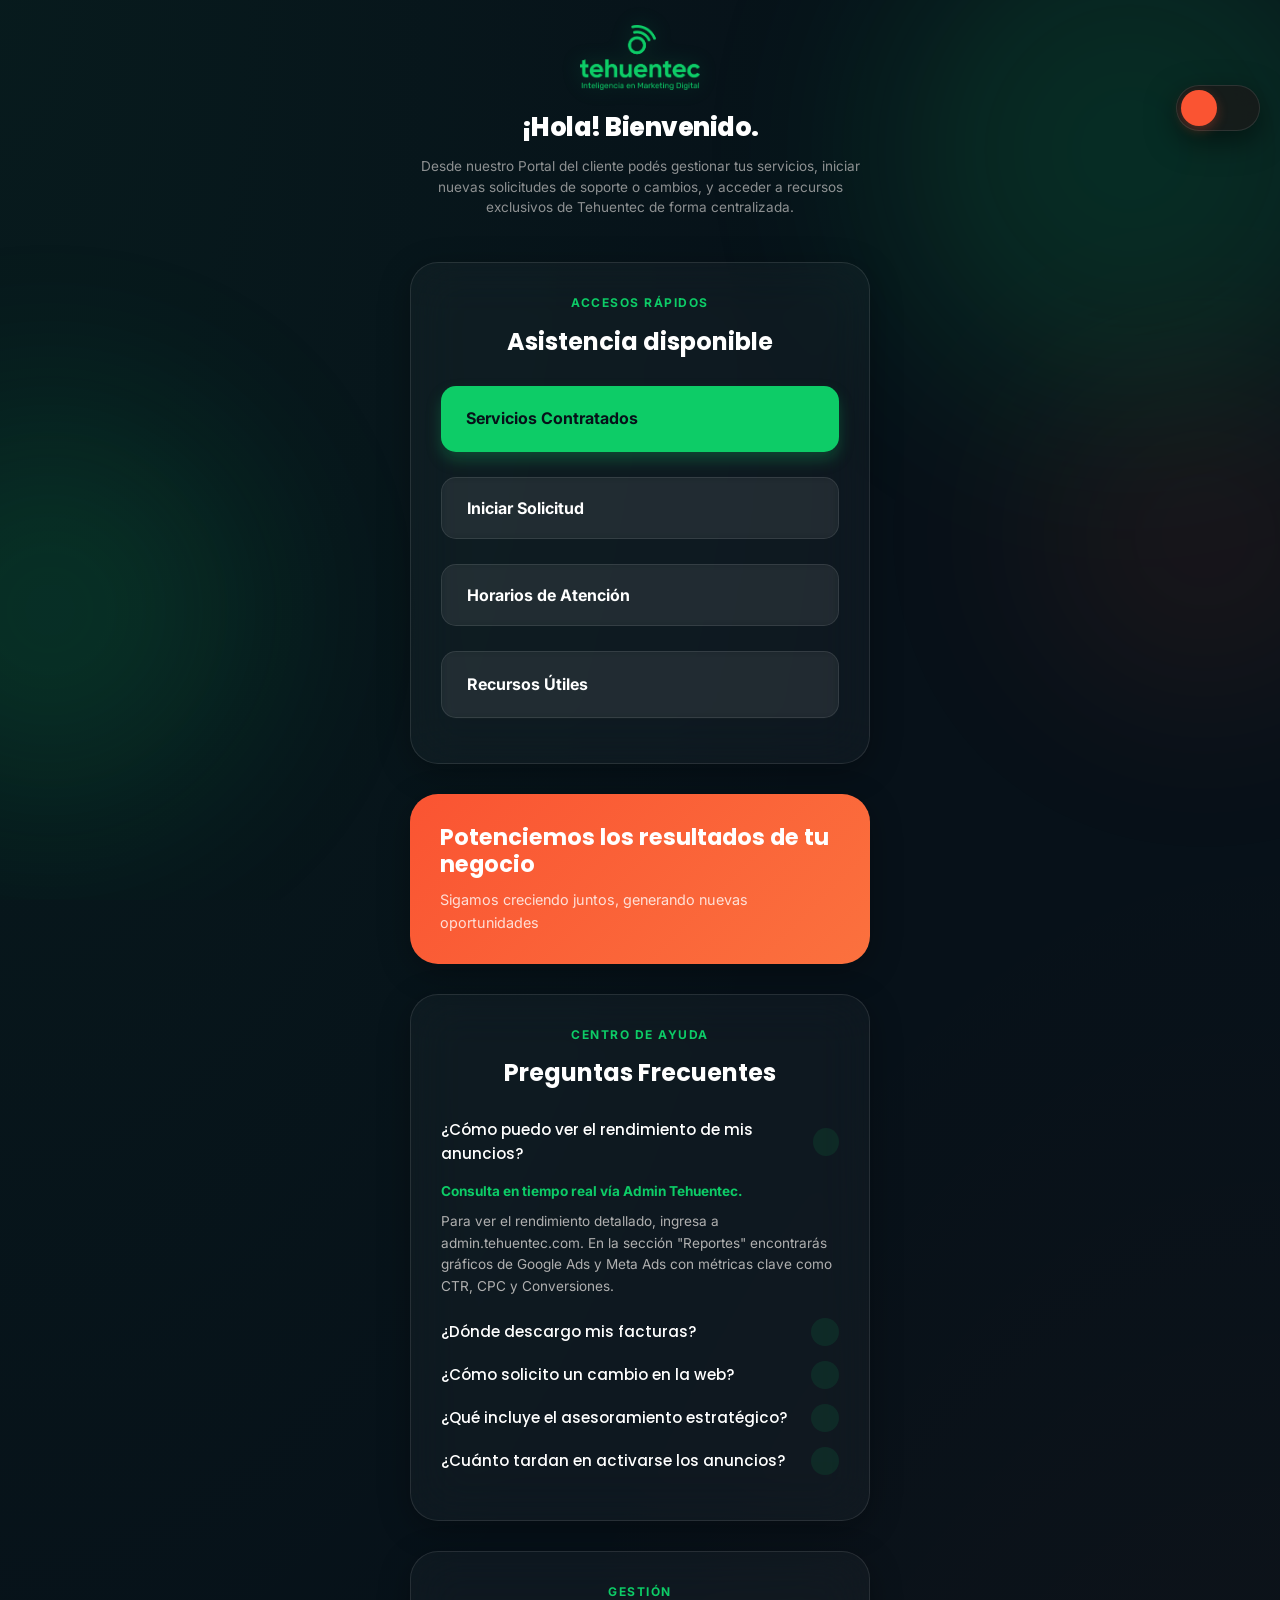
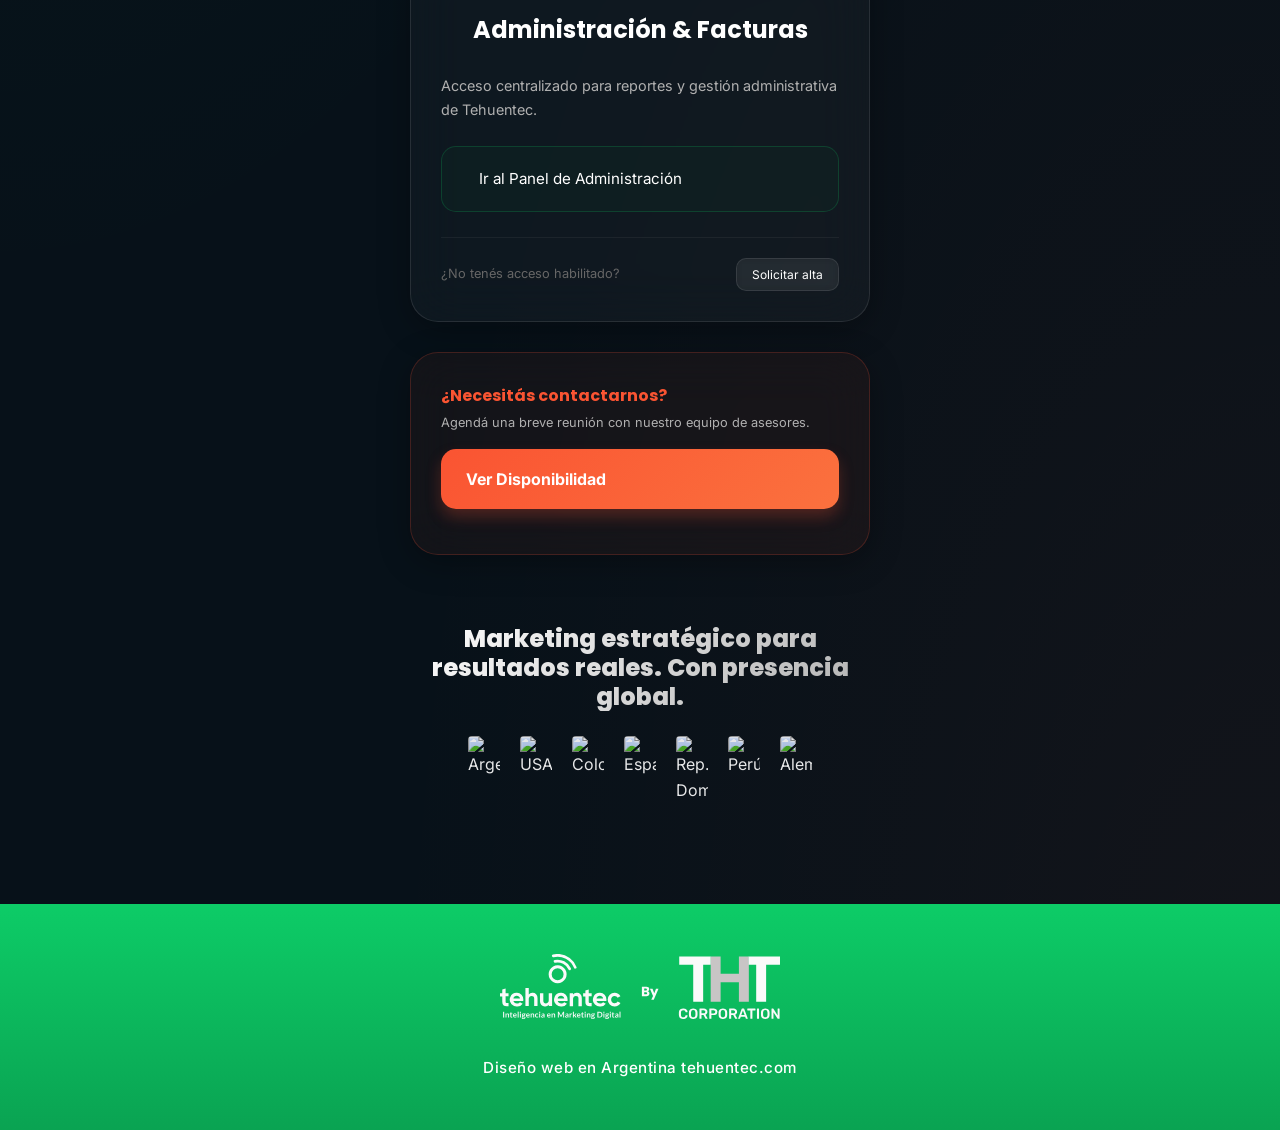
==== index.html @ af81e565 "Add files via upload" ====
<!DOCTYPE html>
<html lang="es">
<head>
    <meta charset="UTF-8">
    <meta name="viewport" content="width=device-width, initial-scale=1.0">
    <title>Portal Clientes - Tehuentec Dark</title>
    <!-- CSS -->
    <link rel="stylesheet" href="index.css">
    <!-- Ionicons -->
    <script type="module" src="https://unpkg.com/ionicons@7.1.0/dist/ionicons/ionicons.esm.js"></script>
    <script nomodule src="https://unpkg.com/ionicons@7.1.0/dist/ionicons/ionicons.js"></script>
</head>
<body>
    <div class="bg-glow-container">
        <div class="bg-glow glow-1"></div>
        <div class="bg-glow glow-2"></div>
        <div class="bg-glow glow-3"></div>
    </div>


    <div class="viewport-switcher">
        <button class="view-btn" id="view-mob" onclick="switchView('mobile')" title="Vista Mobile">
            <ion-icon name="smartphone-outline"></ion-icon>
        </button>
        <button class="view-btn" id="view-desk" onclick="switchView('desktop')" title="Vista Desktop (1440px)">
            <ion-icon name="desktop-outline"></ion-icon>
        </button>
    </div>

    <header class="header">
        <img src="top-logo.png" alt="Tehuentec Logo" class="logo">
    </header>

    <div class="user-profile">
        <div class="user-info">
            <h1>¡Hola! Bienvenido.</h1>
            <p>Desde nuestro Portal del cliente podés gestionar tus servicios, iniciar nuevas solicitudes de soporte o cambios, y acceder a recursos exclusivos de Tehuentec de forma centralizada.</p>
        </div>
    </div>



    <main class="container">
        
        <!-- Section: Asistencia Disponible -->
        <section class="card">
            <span class="section-tag">Accesos Rápidos</span>
            <h2 class="section-title">Asistencia disponible</h2>
            
            <div style="display: flex; flex-direction: column; gap: 10px;">
                <a href="https://admin.tehuentec.com" target="_blank" class="btn btn-green">
                    <span style="font-family: inherit;">Servicios Contratados</span>
                    <ion-icon name="arrow-forward-outline"></ion-icon>
                </a>
                
                <button class="btn btn-outline" onclick="openModal()">
                    <span>Iniciar Solicitud</span>
                    <ion-icon name="add-circle-outline"></ion-icon>
                </button>

                <button class="btn btn-outline" id="hours-btn" onclick="toggleHours()">
                    <span>Horarios de Atención</span>
                    <ion-icon name="time-outline"></ion-icon>
                </button>
                
                <div id="hours-details" class="expansion-box">
                    <div style="display: flex; align-items: center; gap: 15px;">
                        <div class="faq-icon-box" style="width: 50px; height: 50px;">
                            <ion-icon name="time-outline" style="font-size: 1.5rem;"></ion-icon>
                        </div>
                        <div>
                            <p style="font-weight: 700; font-size: 1rem; color: #FFF;">Lun a Vie - 9:00 AM / 6:00 PM</p>
                            <p style="color: var(--accent-green); font-size: 0.85rem;">Zona Horaria (GMT-3)</p>
                        </div>
                    </div>
                </div>

                <a href="recursos.html" class="btn btn-outline" id="recursos-btn">
                    <span>Recursos Útiles</span>
                    <ion-icon name="library-outline"></ion-icon>
                </a>
            </div>
        </section>

        <!-- Dynamic Ticker Promotion -->
        <div class="card" style="background: var(--brand-gradient); border: none; overflow: hidden; position: relative; padding: 30px;">
            <div style="position: relative; z-index: 1;">
                <h3 style="color: white; font-size: 1.4rem; line-height: 1.2; margin-bottom: 10px;">Potenciemos los resultados de tu negocio</h3>
                <p style="color: rgba(255,255,255,0.8); font-size: 0.9rem;">Sigamos creciendo juntos, generando nuevas oportunidades</p>
            </div>
            <ion-icon name="flash" style="position: absolute; right: -20px; bottom: -20px; font-size: 150px; color: rgba(255,255,255,0.1);"></ion-icon>
        </div>

        <!-- Section: FAQ -->
        <section class="card">
            <span class="section-tag">Centro de ayuda</span>
            <h2 class="section-title">Preguntas Frecuentes</h2>
            
            

            <div id="faq-list">
                <!-- Dynamic Content -->
            </div>
        </section>

        <!-- Section: Administración -->
        <section class="card">
            <span class="section-tag">Gestión</span>
            <h2 class="section-title">Administración & Facturas</h2>
            <p style="color: var(--text-secondary); font-size: 0.9rem; margin-bottom: 25px;">
                Acceso centralizado para reportes y gestión administrativa de Tehuentec.
            </p>

            <a href="https://admin.tehuentec.com" target="_blank" class="resource-item" style="border-color: rgba(13, 204, 103, 0.2); background: rgba(13, 204, 103, 0.03);">
                <div style="display: flex; align-items: center; gap: 12px;">
                    <ion-icon name="lock-open-outline" style="color: var(--accent-green);"></ion-icon>
                    <span>Ir al Panel de Administración</span>
                </div>
                <ion-icon name="open-outline" style="color: var(--accent-green);"></ion-icon>
            </a>

            <div style="margin-top: 25px; padding-top: 20px; border-top: 1px solid rgba(255,255,255,0.05); display: flex; justify-content: space-between; align-items: center;">
                <p style="font-size: 0.8rem; color: var(--text-muted);">¿No tenés acceso habilitado?</p>
                <button class="btn-outline" style="font-size: 0.75rem; padding: 8px 15px; border-radius: 10px;" onclick="openModal()">Solicitar alta</button>
            </div>
        </section>

        <!-- Section: Call (Hideable) -->
        <div id="call-card" class="card" style="background: rgba(255, 87, 51, 0.05); border-color: rgba(255, 87, 51, 0.2);">
            <div style="display: flex; justify-content: space-between; align-items: start; margin-bottom: 15px;">
                <div>
                    <h3 style="color: var(--accent-orange); font-size: 1rem; margin-bottom: 5px;">¿Necesitás contactarnos?</h3>
                    <p style="font-size: 0.8rem; color: var(--text-secondary);">Agendá una breve reunión con nuestro equipo de asesores.</p>
                </div>
            </div>
            <button class="btn btn-primary" onclick="window.location.href='https://calendly.com/tehuentec'">
                <span>Ver Disponibilidad</span>
                <ion-icon name="calendar-number-outline"></ion-icon>
            </button>
        </div>


        <!-- Section: Closing / Partner -->
        <section class="pills-container animate-fade" style="padding: 40px 0 0 0; text-align: center;">
            <h2 class="pills-title" style="margin-bottom: 25px;">Marketing estratégico para resultados reales. Con presencia global.</h2>
            <div style="display: flex; justify-content: center; gap: 20px; flex-wrap: wrap; opacity: 0.9;">
                <img src="https://flagcdn.com/w40/ar.png" alt="Argentina" style="width: 32px; height: auto; border-radius: 4px; filter: saturate(1.2);">
                <img src="https://flagcdn.com/w40/us.png" alt="USA" style="width: 32px; height: auto; border-radius: 4px; filter: saturate(1.2);">
                <img src="https://flagcdn.com/w40/co.png" alt="Colombia" style="width: 32px; height: auto; border-radius: 4px; filter: saturate(1.2);">
                <img src="https://flagcdn.com/w40/es.png" alt="España" style="width: 32px; height: auto; border-radius: 4px; filter: saturate(1.2);">
                <img src="https://flagcdn.com/w40/do.png" alt="Rep. Dominicana" style="width: 32px; height: auto; border-radius: 4px; filter: saturate(1.2);">
                <img src="https://flagcdn.com/w40/pe.png" alt="Perú" style="width: 32px; height: auto; border-radius: 4px; filter: saturate(1.2);">
                <img src="https://flagcdn.com/w40/de.png" alt="Alemania" style="width: 32px; height: auto; border-radius: 4px; filter: saturate(1.2);">
            </div>
        </section>
    </main>

    <footer class="footer-branded">
        <div class="footer-content">
            <img src="footer-logo.svg" alt="Tehuentec" class="footer-logo">
            <div class="footer-info">
                Diseño web en Argentina <a href="https://tehuentec.com" target="_blank">tehuentec.com</a>
            </div>
        </div>
    </footer>

    <!-- Modal Solicitud -->
    <div id="modal-solicitud" class="modal-overlay" onclick="closeModalOnOutsideClick(event)">
        <div class="card modal-card">
            <div class="close-modal" onclick="closeModal()">
                <ion-icon name="close-outline"></ion-icon>
            </div>
            
            <span class="section-tag">Nueva Gestión</span>

            <div class="custom-dropdown" id="request-dropdown">
                <div class="dropdown-header" onclick="toggleDropdown()">
                    <span id="selected-label">Motivo de Gestión</span>
                    <ion-icon name="chevron-down-outline"></ion-icon>
                </div>
                <div class="dropdown-options" id="dropdown-options">
                    <div class="dropdown-item" onclick="selectDropdownOption('Cambios web')">Cambios web</div>
                    <div class="dropdown-item" onclick="selectDropdownOption('Campañas')">Campañas</div>
                    <div class="dropdown-item" onclick="selectDropdownOption('Estrategia')">Estrategia</div>
                    <div class="dropdown-item" onclick="selectDropdownOption('Redes sociales')">Redes sociales</div>
                    <div class="dropdown-item" onclick="selectDropdownOption('Nuevo producto')">Nuevo producto</div>
                    <div class="dropdown-item" onclick="selectDropdownOption('Reclamos')">Reclamos</div>
                </div>
            </div>

            <form id="request-form" onsubmit="handleForm(event)">
                <div style="margin-bottom: 15px;">
                    <input type="text" placeholder="TU NOMBRE" class="search-input" required>
                </div>
                <div style="margin-bottom: 15px;">
                    <input type="email" placeholder="EMAIL DE CONTACTO" class="search-input" required>
                </div>
                <div style="margin-bottom: 15px;">
                    <textarea placeholder="DETALLE DE TU SOLICITUD..." class="search-input" style="min-height: 120px; resize: none;" required></textarea>
                </div>
                
                <div style="margin-bottom: 25px;">
                    <label class="file-upload-label">
                        <ion-icon name="cloud-upload-outline" style="font-size: 1.2rem;"></ion-icon>
                        <span id="file-name-display">Adjuntar documento (Opcional)</span>
                        <input type="file" id="file-upload" style="display: none;" onchange="updateFileName(this)">
                    </label>
                </div>
                <div class="disclaimer-box">
                    <ion-icon name="alert-circle" class="disclaimer-icon"></ion-icon> 
                    <span class="disclaimer-text">El email es el principal canal para respuestas urgentes.</span>
                </div>

                <button type="submit" class="btn btn-green" style="justify-content: center;">
                    <span>Enviar Solicitud</span>
                </button>
            </form>

            <div id="success-message" style="display: none; text-align: center; padding: 40px 20px;">
                <div class="faq-icon-box" style="width: 80px; height: 80px; margin: 0 auto 20px;">
                    <ion-icon name="checkmark-done-outline" style="font-size: 2.5rem;"></ion-icon>
                </div>
                <h3 style="margin-bottom: 10px;">¡Solicitud Recibida!</h3>
                <p style="font-size: 0.85rem; color: var(--text-secondary); line-height: 1.5;">“Gracias por tu mensaje. Será derivado al sector correspondiente para una pronta respuesta. Tu satisfacción es nuestra prioridad.”</p>
                <button class="btn btn-outline" style="margin-top: 25px;" onclick="closeModal()">Cerrar Ventana</button>
            </div>
        </div>
    </div>

    <!-- App JS -->
    <script src="app.js"></script>
</body>
</html>
---- index.css ----
@import url('https://fonts.googleapis.com/css2?family=Inter:wght@400;500;600;700&family=Poppins:wght@600;700&display=swap');

:root {
    /* Refined Glassmorphism Palette */
    --bg-dark: #071119;
    --glass-bg: rgba(255, 255, 255, 0.03);
    --glass-border: rgba(255, 255, 255, 0.1);
    
    --accent-green: #0DCC67;
    --accent-orange: #FA5432;
    --brand-gradient: linear-gradient(135deg, #FA5432 0%, #FB713E 100%);
    
    --text-primary: #FFFFFF;
    --text-secondary: #B0B0B0;
    --text-muted: #666666;
    
    --radius-lg: 28px;
    --radius-md: 18px;
    --transition: all 0.4s cubic-bezier(0.165, 0.84, 0.44, 1);
}

* {
    margin: 0;
    padding: 0;
    box-sizing: border-box;
    font-family: inherit;
}

body {
    font-family: 'Inter', sans-serif;
    background-color: var(--bg-dark);
    /* Adding a subtle mesh gradient for background depth */
    background-image: 
        radial-gradient(at 0% 0%, rgba(13, 204, 103, 0.05) 0px, transparent 50%),
        radial-gradient(at 100% 100%, rgba(250, 84, 50, 0.05) 0px, transparent 50%);
    color: var(--text-primary);
    line-height: 1.6;
    overflow-x: hidden;
    min-height: 100vh;
}

h1, h2, h3, h4 {
    font-family: 'Poppins', sans-serif;
}

input, textarea, select, button {
    font-family: 'Inter', sans-serif;
}

::placeholder {
    font-family: 'Inter', sans-serif;
}

.container {
    max-width: 500px;
    margin: 0 auto;
    padding: 20px;
    position: relative;
    z-index: 2;
}

/* User Intro Section */
.user-profile {
    padding: 10px 22px 25px 22px;
    text-align: center;
    max-width: 500px;
    margin: 0 auto;
}

.user-info h1 {
    font-size: 1.6rem; /* A bit larger since there's no avatar */
    font-weight: 800;
    margin-bottom: 8px;
    color: white;
    letter-spacing: -0.5px;
}

.user-info p {
    font-size: 0.85rem;
    color: var(--text-secondary);
    line-height: 1.5;
    text-transform: none;
    letter-spacing: 0;
    opacity: 0.8;
}

/* Header Styles */
.header {
    background: transparent;
    padding: 25px 20px 0 20px;
    text-align: center;
}

.logo {
    width: 120px;
    margin-bottom: 0;
    filter: drop-shadow(0 0 10px rgba(13, 204, 103, 0.2));
}

/* Ticker / Marquee */
.ticker-wrap {
    width: 100%;
    overflow: hidden;
    background: rgba(13, 204, 103, 0.1);
    backdrop-filter: blur(5px);
    border-top: 1px solid rgba(13, 204, 103, 0.2);
    border-bottom: 1px solid rgba(13, 204, 103, 0.2);
    padding: 10px 0;
    margin: 20px 0;
}

.ticker {
    display: inline-block;
    white-space: nowrap;
    animation: marquee 25s linear infinite;
    color: var(--accent-green);
    font-weight: 700;
    font-family: 'Poppins', sans-serif;
    text-transform: uppercase;
    font-size: 0.85rem;
    letter-spacing: 1px;
}

@keyframes marquee {
    0% { transform: translate(0, 0); }
    100% { transform: translate(-50%, 0); }
}

.ticker span {
    display: inline-block;
    padding: 0 30px;
}

/* Card Styles - THE GLASS CORE */
.card {
    background: var(--glass-bg);
    backdrop-filter: blur(25px); /* Increased blur for more "glass" effect */
    -webkit-backdrop-filter: blur(25px);
    border: 1px solid var(--glass-border);
    border-radius: var(--radius-lg);
    padding: 30px;
    margin-bottom: 30px;
    transition: var(--transition);
    position: relative;
    overflow: hidden;
    box-shadow: 0 8px 32px 0 rgba(0, 0, 0, 0.3); /* Soft shadow */
}

.card:hover {
    border-color: rgba(13, 204, 103, 0.25);
    background: rgba(30, 30, 30, 0.7);
    transform: translateY(-4px);
    box-shadow: 0 15px 35px rgba(0, 0, 0, 0.4);
}

.section-tag {
    color: var(--accent-green);
    font-size: 0.75rem;
    font-weight: 700;
    text-transform: uppercase;
    letter-spacing: 1.5px;
    margin-bottom: 10px;
    display: block;
    text-align: center;
}

.section-title {
    color: var(--text-primary);
    text-align: center;
    margin-bottom: 25px;
    font-size: 1.5rem;
}

/* Button Styles */
.btn {
    display: flex;
    align-items: center;
    justify-content: space-between;
    width: 100%;
    padding: 20px 25px;
    border-radius: 15px;
    border: none;
    font-size: 1rem;
    font-weight: 700;
    cursor: pointer;
    transition: var(--transition);
    margin-bottom: 15px;
    text-decoration: none;
}

.btn-primary {
    background: var(--brand-gradient);
    color: var(--white);
    box-shadow: 0 8px 15px rgba(250, 84, 50, 0.25);
}

.btn-green {
    background: var(--accent-green);
    color: var(--bg-dark);
    box-shadow: 0 8px 15px rgba(13, 204, 103, 0.25);
}

.btn-outline {
    background: rgba(255, 255, 255, 0.05);
    color: var(--text-primary);
    border: 1px solid rgba(255, 255, 255, 0.1);
    backdrop-filter: blur(4px);
}

.btn-outline:hover {
    background: rgba(255, 255, 255, 0.1);
    border-color: var(--accent-green);
    color: var(--accent-green);
}

.btn ion-icon {
    font-size: 1.65rem; /* Adjusted to be slightly smaller */
}

/* Custom Dropdown Styles */
.custom-dropdown {
    position: relative;
    width: 100%;
    margin-bottom: 15px; /* Standardized spacing */
    z-index: 100;
}

.dropdown-header {
    background: rgba(255, 255, 255, 0.03);
    border: 1px solid rgba(255, 255, 255, 0.08);
    border-radius: 14px;
    padding: 16px 22px;
    display: flex;
    justify-content: space-between;
    align-items: center;
    cursor: pointer;
    transition: var(--transition);
    color: var(--text-secondary);
    font-size: 0.85rem;
    font-weight: 500;
}

.dropdown-header:hover {
    background: rgba(255, 255, 255, 0.06);
    border-color: rgba(255, 255, 255, 0.15);
}

.dropdown-header.active {
    border-color: var(--accent-green);
    background: rgba(13, 204, 103, 0.05);
}

.dropdown-header ion-icon {
    font-size: 1.45rem; /* Adjusted to be slightly smaller */
    transition: transform 0.3s ease;
}

.dropdown-header.active ion-icon {
    transform: rotate(180deg);
}

.dropdown-options {
    position: absolute;
    top: calc(100% + 8px);
    left: 0;
    right: 0;
    background: #151515;
    border: 1px solid rgba(255, 255, 255, 0.1);
    border-radius: 12px;
    overflow: hidden;
    display: none;
    box-shadow: 0 15px 40px rgba(0,0,0,0.6);
    z-index: 1000;
    animation: fadeInDown 0.2s ease-out;
}

@keyframes fadeInDown {
    from { opacity: 0; transform: translateY(-10px); }
    to { opacity: 1; transform: translateY(0); }
}

.dropdown-options.active {
    display: block;
}

.dropdown-item {
    padding: 14px 20px;
    font-size: 0.9rem;
    color: var(--text-secondary);
    cursor: pointer;
    transition: var(--transition);
    border-bottom: 1px solid rgba(255, 255, 255, 0.03);
}

.dropdown-item:last-child {
    border-bottom: none;
}

.dropdown-item:hover {
    background: rgba(13, 204, 103, 0.1);
    color: #FFF;
    padding-left: 25px;
}

/* Inputs */
.search-input {
    width: 100%;
    padding: 16px 22px;
    background: rgba(255, 255, 255, 0.03);
    border-radius: 14px;
    border: 1px solid rgba(255, 255, 255, 0.08);
    color: white;
    font-size: 0.85rem;
    outline: none;
    transition: var(--transition);
}

.search-input:focus {
    border-color: rgba(13, 204, 103, 0.5);
    background: rgba(255, 255, 255, 0.05);
}

/* Timezone List */
.timezone-item {
    display: flex;
    justify-content: space-between;
    padding: 12px 0;
    border-bottom: 1px solid rgba(255, 255, 255, 0.05);
    font-size: 0.95rem;
}

.timezone-item:last-child {
    border-bottom: none;
}

.timezone-item span:first-child {
    color: var(--text-secondary);
}

/* Expansion Box Style (Used for Hours and Resources) */
.expansion-box {
    display: none;
    padding: 20px;
    background: rgba(0, 0, 0, 0.25);
    border-radius: 16px;
    margin-top: -10px;
    margin-bottom: 15px;
    border: 1px solid rgba(255, 255, 255, 0.05);
}

.expansion-box.active {
    display: block;
}

.resource-item {
    display: flex;
    justify-content: space-between;
    align-items: center;
    padding: 20px 25px; /* Increased to match .btn */
    background: rgba(255, 255, 255, 0.03);
    border: 1px solid rgba(255, 255, 255, 0.08);
    border-radius: 15px;
    color: var(--text-primary);
    text-decoration: none;
    font-size: 0.95rem;
    margin-bottom: 12px;
    transition: var(--transition);
}

.resource-item:last-child {
    margin-bottom: 0;
}

.resource-item:hover {
    background: rgba(13, 204, 103, 0.1);
    border-color: var(--accent-green);
    transform: translateX(5px);
}

.resource-item ion-icon {
    font-size: 1.55rem; /* Adjusted to be slightly smaller */
    color: var(--accent-green);
}

/* FAQ Icon Animation */
.faq-header {
    display: flex;
    justify-content: space-between;
    align-items: center;
    cursor: pointer;
}

.faq-header h4 {
    font-size: 0.95rem;
    font-weight: 500;
    color: var(--text-primary);
}

.faq-icon-box {
    width: 28px;
    height: 28px;
    background: rgba(13, 204, 103, 0.1);
    border-radius: 50%;
    display: flex;
    align-items: center;
    justify-content: center;
    color: var(--accent-green);
    transition: var(--transition);
}

::placeholder {
    font-family: 'Inter', sans-serif;
    font-size: 0.8rem;
    text-transform: uppercase;
    letter-spacing: 1px;
    opacity: 0.5;
}

/* Planes Page Styles */
.planes-grid {
    display: grid;
    grid-template-columns: repeat(auto-fit, minmax(300px, 1fr));
    gap: 40px;
    margin-top: 30px;
}

.category-title {
    color: var(--accent-orange);
    font-size: 1.2rem;
    font-weight: 800;
    margin-bottom: 10px;
    text-transform: uppercase;
    letter-spacing: 1px;
}

.plan-row {
    display: flex;
    justify-content: space-between;
    align-items: center;
    padding: 20px 25px;
    background: rgba(255, 255, 255, 0.03);
    border: 1px solid rgba(255, 255, 255, 0.08);
    border-radius: 15px;
    margin-bottom: 12px;
    color: var(--text-primary);
    text-decoration: none;
    transition: var(--transition);
}

.plan-row span {
    font-size: 0.95rem;
    font-weight: 500;
}

.plan-row ion-icon {
    color: var(--text-muted); /* Changed from accent-orange to grey */
    font-size: 1.55rem; /* Adjusted to be slightly smaller */
}

.plan-row:hover {
    background: rgba(13, 204, 103, 0.1);
    border-color: var(--accent-green);
    transform: translateX(5px);
    box-shadow: 0 5px 15px rgba(13, 204, 103, 0.1);
}

.btn-back {
    display: inline-flex;
    align-items: center;
    gap: 8px;
    color: var(--text-muted);
    text-decoration: none;
    font-size: 0.85rem;
    margin-bottom: 30px;
    transition: var(--transition);
}

.btn-back:hover {
    color: white;
}

/* Modal Styles */
.modal-overlay {
    position: fixed;
    top: 0;
    left: 0;
    width: 100%;
    height: 100%;
    background: rgba(0, 0, 0, 0.7);
    backdrop-filter: blur(10px);
    z-index: 1000;
    display: none; /* Controlled by JS */
    align-items: center;
    justify-content: center;
    padding: 20px;
    opacity: 0;
    transition: opacity 0.3s ease;
}

.modal-overlay.active {
    display: flex;
    opacity: 1;
}

.modal-card {
    width: 100%;
    max-width: 480px;
    max-height: 90vh;
    padding: 60px 30px 30px 30px; /* More breathing room at top */
    overflow-y: auto;
    position: relative;
    transform: scale(0.9);
    transition: transform 0.3s cubic-bezier(0.34, 1.56, 0.64, 1);
}

.modal-card .section-tag {
    margin-bottom: 25px; /* More space specifically in the modal */
}

.modal-overlay.active .modal-card {
    transform: scale(1);
}

.close-modal {
    position: absolute;
    top: 20px;
    right: 20px;
    background: rgba(255, 255, 255, 0.05);
    border: 1px solid rgba(255, 255, 255, 0.1);
    color: white;
    width: 35px;
    height: 35px;
    border-radius: 50%;
    display: flex;
    align-items: center;
    justify-content: center;
    cursor: pointer;
    z-index: 10;
    transition: var(--transition);
}

.close-modal:hover {
    background: var(--accent-orange);
    border-color: var(--accent-orange);
    transform: rotate(90deg);
}

/* File Upload Styling */
.file-upload-label {
    display: flex;
    align-items: center;
    gap: 12px;
    padding: 12px 20px;
    background: rgba(255, 255, 255, 0.03);
    border: 1px dashed rgba(255, 255, 255, 0.15);
    border-radius: 12px;
    color: var(--text-muted);
    font-size: 0.85rem;
    cursor: pointer;
    transition: var(--transition);
}

.file-upload-label:hover {
    background: rgba(13, 204, 103, 0.05);
    border-color: var(--accent-green);
    color: var(--accent-green);
}

.file-upload-label ion-icon {
    transition: var(--transition);
}

.file-upload-label:hover ion-icon {
    transform: translateY(-2px);
}

/* Base Tweak: Ensure body doesn't scroll when modal is open */
body.modal-open {
    overflow: hidden;
}


/* Closing Section */
.pills-container {
    padding: 60px 0 20px 0;
    text-align: center;
    position: relative;
    overflow: hidden;
}

.pills-title {
    font-size: 1.5rem;
    font-weight: 800;
    margin-bottom: 20px;
    background: linear-gradient(135deg, #FFFFFF 0%, #B0B0B0 100%);
    -webkit-background-clip: text;
    background-clip: text;
    -webkit-text-fill-color: transparent;
    line-height: 1.2;
}

/* Roadmap / Hoja de Ruta Styles */
.roadmap-container {
    position: relative;
    padding: 20px 0;
    margin-top: 30px;
}

.roadmap-line {
    display: none;
}

/* Animations */
@keyframes fadeInUp {
    from {
        opacity: 0;
        transform: translateY(20px);
    }
    to {
        opacity: 1;
        transform: translateY(0);
    }
}

.roadmap-step {
    position: relative;
    display: flex;
    gap: 20px;
    margin-bottom: 40px;
    z-index: 2;
    opacity: 0; /* Hidden by default */
}

/* Page-specific animation for Proceso.html */
.proceso-page .roadmap-step {
    animation: fadeInUp 0.6s ease-out forwards;
}

.proceso-page .roadmap-step:nth-child(2) { animation-delay: 0.2s; }
.proceso-page .roadmap-step:nth-child(3) { animation-delay: 0.4s; }
.proceso-page .roadmap-step:nth-child(4) { animation-delay: 0.6s; }
.proceso-page .roadmap-step:nth-child(5) { animation-delay: 0.8s; }
.proceso-page .roadmap-step:nth-child(6) { animation-delay: 1.0s; } /* Child 1 is the line in some structures, adjust accordingly */

.roadmap-step.visible {
    opacity: 1;
    transform: translateY(0);
}

.step-number {
    width: 50px;
    height: 50px;
    min-width: 50px;
    background: var(--accent-orange);
    color: white;
    border-radius: 50%;
    display: flex;
    align-items: center;
    justify-content: center;
    font-weight: 800;
    font-size: 1.2rem;
    box-shadow: 0 0 25px rgba(250, 84, 50, 0.4);
    position: relative;
    z-index: 2;
}

.step-content {
    flex: 1;
    padding-top: 10px;
}

.step-content h3 {
    font-size: 1rem;
    line-height: 1.4;
    color: #FFF;
    font-weight: 600;
}

.step-content p {
    font-size: 0.85rem;
    color: var(--text-secondary);
    line-height: 1.5;
}

/* Background Glow Circles */
.bg-glow-container {
    position: fixed;
    top: 0;
    left: 0;
    width: 100%;
    height: 100%;
    z-index: -1;
    overflow: hidden;
    pointer-events: none;
}

.bg-glow {
    position: absolute;
    border-radius: 50%;
    filter: blur(100px);
    opacity: 0.15;
}

.glow-1 {
    width: 500px;
    height: 500px;
    background: var(--accent-green);
    top: -100px;
    right: -100px;
}

.glow-2 {
    width: 400px;
    height: 400px;
    background: var(--accent-green);
    bottom: 10%;
    left: -150px;
}

.glow-3 {
    width: 350px;
    height: 350px;
    background: var(--accent-orange);
    top: 40%;
    right: -100px;
    opacity: 0.08; /* Even subtler for the secondary color */
}

/* Disclaimer Box (Premium Alert Style) */
.disclaimer-box {
    background: rgba(255, 255, 255, 0.05);
    backdrop-filter: blur(25px) saturate(180%);
    -webkit-backdrop-filter: blur(25px) saturate(180%);
    border: 1px solid rgba(255, 255, 255, 0.15);
    padding: 10px 16px;
    border-radius: 12px;
    display: flex;
    align-items: center;
    gap: 12px;
    margin-bottom: 25px;
    box-shadow: 0 10px 30px rgba(0, 0, 0, 0.3);
}

.disclaimer-icon {
    font-size: 20px;
    color: #FF5733; /* Pure orange from the zoom */
    display: flex;
    align-items: center;
    justify-content: center;
    min-width: 20px;
}

.disclaimer-text {
    font-size: 0.8rem;
    color: var(--text-primary);
    font-weight: 500;
    line-height: 1.4;
    letter-spacing: 0.2px;
}

/* Responsive */
@media (max-width: 600px) {
    .container {
        padding: 15px;
    }
}

/* Viewport Switcher */
.viewport-switcher {
    position: fixed;
    top: 85px;
    right: 20px;
    z-index: 9999;
    background: rgba(25, 25, 25, 0.8);
    backdrop-filter: blur(10px);
    border: 1px solid rgba(255, 255, 255, 0.1);
    border-radius: 30px;
    padding: 4px;
    display: flex;
    gap: 2px;
    box-shadow: 0 10px 30px rgba(0,0,0,0.5);
}

.view-btn {
    width: 36px;
    height: 36px;
    border-radius: 20px;
    display: flex;
    align-items: center;
    justify-content: center;
    cursor: pointer;
    border: none;
    background: transparent;
    color: var(--text-muted);
    transition: var(--transition);
}

.view-btn ion-icon {
    font-size: 1.2rem;
}

.view-btn.active {
    background: var(--accent-orange);
    color: white;
    box-shadow: 0 4px 12px rgba(250, 84, 50, 0.3);
}

/* Desktop Overrides */
body.view-desktop .container {
    max-width: 1100px;
    padding: 40px;
}

body.view-desktop .user-profile {
    text-align: center;
    max-width: 800px;
}

body.view-desktop .planes-grid {
    grid-template-columns: repeat(auto-fit, minmax(400px, 1fr));
}

body.view-desktop .request-grid {
    grid-template-columns: repeat(3, 1fr);
}

body.view-desktop .roadmap-container {
    max-width: 800px;
    margin: 40px auto;
}

@media (max-width: 800px) {
    .viewport-switcher {
        display: none;
    }
}

/* Branded Footer - Premium Green Style */
.footer-branded {
    background: linear-gradient(180deg, #0DCC67 0%, #0AA352 100%);
    padding: 50px 20px; /* Reduced height */
    margin-top: 80px;
    text-align: center;
    color: white;
    position: relative;
    z-index: 10;
}

.footer-content {
    max-width: 1100px;
    margin: 0 auto;
}

.footer-logo {
    width: 280px;
    max-width: 90%;
    height: auto;
    margin-bottom: 30px;
}

.footer-info {
    font-size: 0.95rem;
    letter-spacing: 0.5px;
    font-weight: 500;
}

.footer-info a {
    color: white;
    text-decoration: none;
    font-weight: inherit;
    transition: all 0.3s ease;
}

.footer-info a:hover {
    opacity: 0.8;
}

/* Desktop spacing adjustment */
body.view-desktop .footer-branded {
    padding: 60px 20px; /* Reduced height for desktop too */
}
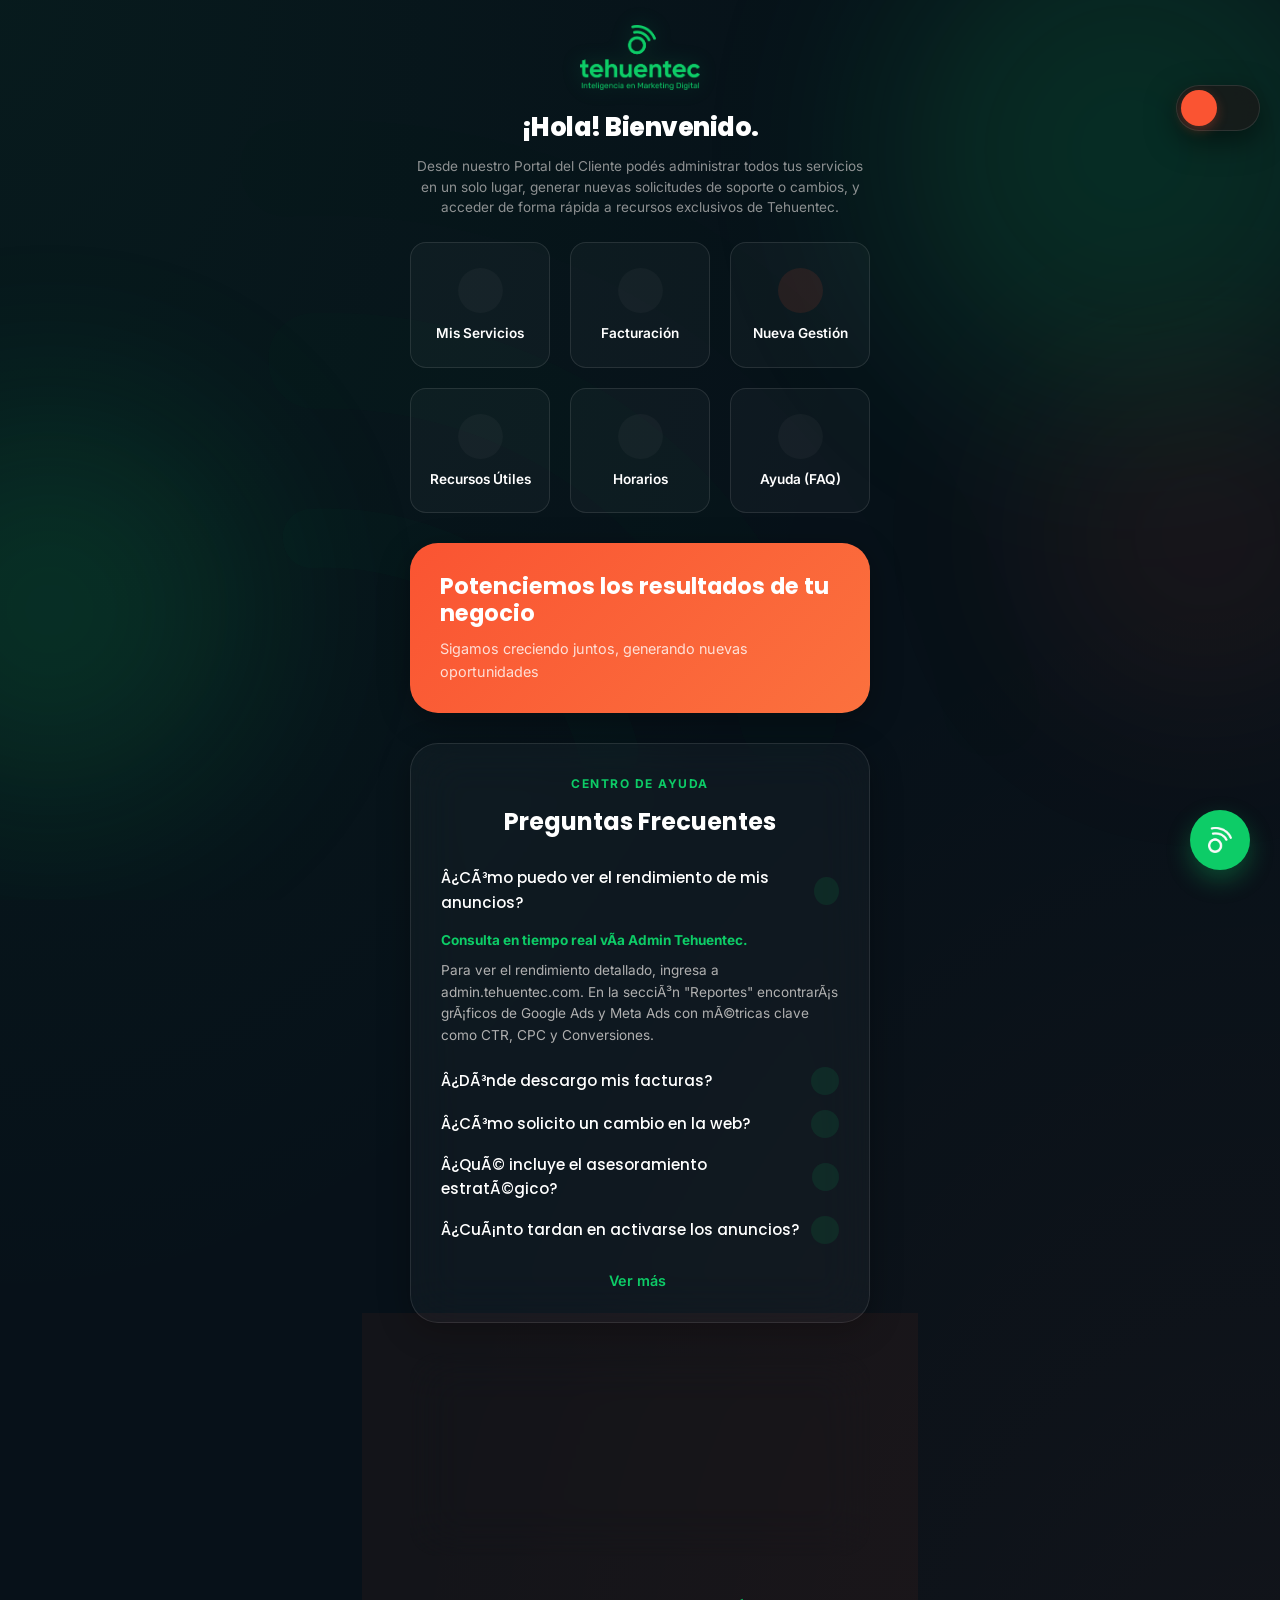
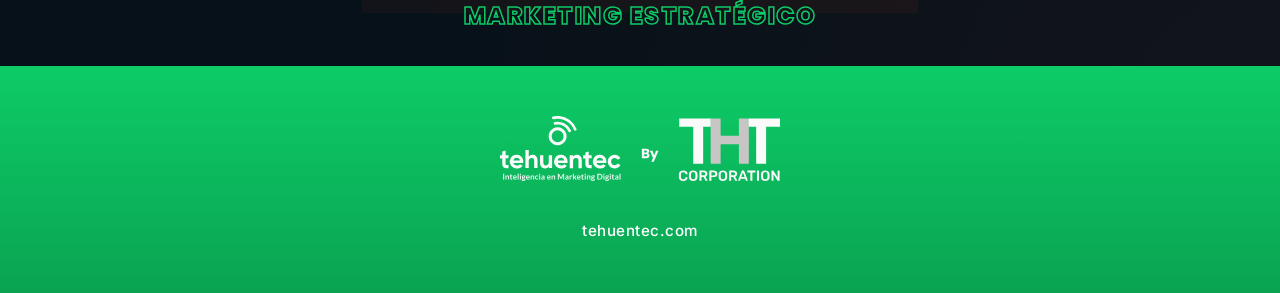
==== commit 8ecc6151: "Add files via upload" ====
--- a/index.html
+++ b/index.html
@@ -16,6 +16,8 @@
         <div class="bg-glow glow-2"></div>
         <div class="bg-glow glow-3"></div>
     </div>
+    <img src="recurso-1.svg" class="brand-watermark" alt="Tehuentec Brand">
+
 
 
     <div class="viewport-switcher">
@@ -34,7 +36,7 @@
     <div class="user-profile">
         <div class="user-info">
             <h1>¡Hola! Bienvenido.</h1>
-            <p>Desde nuestro Portal del cliente podés gestionar tus servicios, iniciar nuevas solicitudes de soporte o cambios, y acceder a recursos exclusivos de Tehuentec de forma centralizada.</p>
+            <p>Desde nuestro Portal del Cliente podés administrar todos tus servicios en un solo lugar, generar nuevas solicitudes de soporte o cambios, y acceder de forma rápida a recursos exclusivos de Tehuentec.</p>
         </div>
     </div>
 
@@ -42,43 +44,122 @@
 
     <main class="container">
         
-        <!-- Section: Asistencia Disponible -->
-        <section class="card">
-            <span class="section-tag">Accesos Rápidos</span>
-            <h2 class="section-title">Asistencia disponible</h2>
-            
-            <div style="display: flex; flex-direction: column; gap: 10px;">
-                <a href="https://admin.tehuentec.com" target="_blank" class="btn btn-green">
-                    <span style="font-family: inherit;">Servicios Contratados</span>
-                    <ion-icon name="arrow-forward-outline"></ion-icon>
-                </a>
+        <!-- App Grid Section -->
+        <section style="margin-bottom: 30px;">
+            <div class="app-grid">
+                <!-- 1. Servicios -->
+                <a href="https://admin.tehuentec.com" target="_blank" class="app-card">
+                    <div class="app-icon-box" style="color: var(--accent-green);">
+                        <ion-icon name="briefcase-outline"></ion-icon>
+                    </div>
+                    <span>Mis Servicios</span>
+                </a>
+
+                <!-- 2. Facturación -->
+                <button class="app-card" id="facturacion-btn" onclick="toggleFacturacion()">
+                    <div class="app-icon-box" style="color: var(--accent-green);">
+                        <ion-icon name="receipt-outline"></ion-icon>
+                    </div>
+                    <span>Facturación</span>
+                </button>
+
+                <!-- 3. Nueva Gestión -->
+                <button class="app-card orange-hover" onclick="openModal()">
+                    <div class="app-icon-box" style="color: var(--accent-orange); background: rgba(250, 84, 50, 0.1);">
+                        <ion-icon name="add-circle-outline"></ion-icon>
+                    </div>
+                    <span>Nueva Gestión</span>
+                </button>
+
+                <!-- 4. Recursos -->
+                <a href="recursos.html" class="app-card">
+                    <div class="app-icon-box" style="color: #FFF;">
+                        <ion-icon name="library-outline"></ion-icon>
+                    </div>
+                    <span>Recursos Útiles</span>
+                </a>
+
+                <!-- 5. Horarios -->
+                <button class="app-card" id="hours-btn" onclick="toggleHours()">
+                    <div class="app-icon-box" style="color: #FFF;">
+                        <ion-icon name="time-outline"></ion-icon>
+                    </div>
+                    <span>Horarios</span>
+                </button>
+
+                <!-- 6. Centro de Ayuda -->
+                <a href="#faq-section" class="app-card" onclick="document.getElementById('faq-section').scrollIntoView({behavior: 'smooth'})">
+                    <div class="app-icon-box" style="color: #FFF;">
+                        <ion-icon name="help-circle-outline"></ion-icon>
+                    </div>
+                    <span>Ayuda (FAQ)</span>
+                </a>
+            </div>
+
+            <!-- Facturación Expansion Box -->
+            <div id="facturacion-details" class="expansion-box" style="margin-top: 15px;">
+                <div style="margin-bottom: 25px; text-align: center;">
+                    <span class="section-tag" style="margin-bottom: 5px;">GESTIÓN</span>
+                    <h3 style="color: #FFF; font-size: 1.2rem; margin-bottom: 10px;">Administración & Facturas</h3>
+                    <p style="color: var(--text-secondary); font-size: 0.9rem;">Acceso centralizado para reportes y gestión administrativa de Tehuentec.</p>
+                </div>
                 
-                <button class="btn btn-outline" onclick="openModal()">
-                    <span>Iniciar Solicitud</span>
-                    <ion-icon name="add-circle-outline"></ion-icon>
-                </button>
-
-                <button class="btn btn-outline" id="hours-btn" onclick="toggleHours()">
-                    <span>Horarios de Atención</span>
-                    <ion-icon name="time-outline"></ion-icon>
-                </button>
+                <a href="https://admin.tehuentec.com" target="_blank" class="resource-item" style="border-color: rgba(13, 204, 103, 0.2); background: rgba(13, 204, 103, 0.03); margin-bottom: 20px;">
+                    <div style="display: flex; align-items: center; gap: 12px;">
+                        <ion-icon name="lock-open-outline" style="color: var(--accent-green);"></ion-icon>
+                        <span>Ir al Panel de Administración</span>
+                    </div>
+                    <ion-icon name="open-outline" style="color: var(--accent-green);"></ion-icon>
+                </a>
+
+                <div style="padding-top: 20px; border-top: 1px solid rgba(255,255,255,0.05); display: flex; justify-content: space-between; align-items: center;">
+                    <p style="font-size: 0.8rem; color: var(--text-muted);">¿No tenés acceso habilitado?</p>
+                    <button class="btn-outline" style="font-size: 0.75rem; padding: 8px 15px; border-radius: 10px;" onclick="openModal()">Solicitar alta</button>
+                </div>
+            </div>
+
+            <!-- Horarios Expansion Box -->
+            <div id="hours-details" class="expansion-box" style="margin-top: 15px;">
+                <div style="display: flex; align-items: center; gap: 15px; margin-bottom: 15px; padding-bottom: 15px; border-bottom: 1px solid rgba(255,255,255,0.05);">
+                    <div class="faq-icon-box" style="width: 50px; height: 50px;">
+                        <ion-icon name="time-outline" style="font-size: 1.5rem;"></ion-icon>
+                    </div>
+                    <div>
+                        <p style="font-weight: 700; font-size: 1rem; color: #FFF;">Horarios de Soporte</p>
+                        <p style="color: var(--accent-green); font-size: 0.85rem;">Lunes a Viernes</p>
+                    </div>
+                </div>
                 
-                <div id="hours-details" class="expansion-box">
-                    <div style="display: flex; align-items: center; gap: 15px;">
-                        <div class="faq-icon-box" style="width: 50px; height: 50px;">
-                            <ion-icon name="time-outline" style="font-size: 1.5rem;"></ion-icon>
-                        </div>
-                        <div>
-                            <p style="font-weight: 700; font-size: 1rem; color: #FFF;">Lun a Vie - 9:00 AM / 6:00 PM</p>
-                            <p style="color: var(--accent-green); font-size: 0.85rem;">Zona Horaria (GMT-3)</p>
-                        </div>
-                    </div>
-                </div>
-
-                <a href="recursos.html" class="btn btn-outline" id="recursos-btn">
-                    <span>Recursos Útiles</span>
-                    <ion-icon name="library-outline"></ion-icon>
-                </a>
+                <div>
+                    <div class="timezone-item">
+                        <span style="display: flex; align-items: center; gap: 8px;"><img src="https://flagcdn.com/w40/ar.png" alt="Argentina" style="width: 20px; height: auto; border-radius: 2px; filter: saturate(1.2);"> Argentina</span>
+                        <span style="color: #FFF;">09:00 - 18:00</span>
+                    </div>
+                    <div class="timezone-item">
+                        <span style="display: flex; align-items: center; gap: 8px;"><img src="https://flagcdn.com/w40/us.png" alt="USA" style="width: 20px; height: auto; border-radius: 2px; filter: saturate(1.2);"> USA (EST)</span>
+                        <span style="color: #FFF;">07:00 - 16:00</span>
+                    </div>
+                    <div class="timezone-item">
+                        <span style="display: flex; align-items: center; gap: 8px;"><img src="https://flagcdn.com/w40/co.png" alt="Colombia" style="width: 20px; height: auto; border-radius: 2px; filter: saturate(1.2);"> Colombia</span>
+                        <span style="color: #FFF;">07:00 - 16:00</span>
+                    </div>
+                    <div class="timezone-item">
+                        <span style="display: flex; align-items: center; gap: 8px;"><img src="https://flagcdn.com/w40/es.png" alt="España" style="width: 20px; height: auto; border-radius: 2px; filter: saturate(1.2);"> España</span>
+                        <span style="color: #FFF;">13:00 - 22:00</span>
+                    </div>
+                    <div class="timezone-item">
+                        <span style="display: flex; align-items: center; gap: 8px;"><img src="https://flagcdn.com/w40/do.png" alt="Rep. Dominicana" style="width: 20px; height: auto; border-radius: 2px; filter: saturate(1.2);"> Rep. Dom.</span>
+                        <span style="color: #FFF;">08:00 - 17:00</span>
+                    </div>
+                    <div class="timezone-item">
+                        <span style="display: flex; align-items: center; gap: 8px;"><img src="https://flagcdn.com/w40/pe.png" alt="Perú" style="width: 20px; height: auto; border-radius: 2px; filter: saturate(1.2);"> Perú</span>
+                        <span style="color: #FFF;">07:00 - 16:00</span>
+                    </div>
+                    <div class="timezone-item">
+                        <span style="display: flex; align-items: center; gap: 8px;"><img src="https://flagcdn.com/w40/de.png" alt="Alemania" style="width: 20px; height: auto; border-radius: 2px; filter: saturate(1.2);"> Alemania</span>
+                        <span style="color: #FFF;">13:00 - 22:00</span>
+                    </div>
+                </div>
             </div>
         </section>
 
@@ -92,7 +173,7 @@
         </div>
 
         <!-- Section: FAQ -->
-        <section class="card">
+        <section class="card" id="faq-section">
             <span class="section-tag">Centro de ayuda</span>
             <h2 class="section-title">Preguntas Frecuentes</h2>
             
@@ -101,29 +182,15 @@
             <div id="faq-list">
                 <!-- Dynamic Content -->
             </div>
+
+            <div style="margin-top: 25px; display: flex; justify-content: center;">
+                <a href="#" style="color: var(--accent-green); text-decoration: none; font-size: 0.9rem; font-weight: 600; display: flex; align-items: center; gap: 5px;">
+                    Ver más <ion-icon name="arrow-forward-outline"></ion-icon>
+                </a>
+            </div>
         </section>
 
-        <!-- Section: Administración -->
-        <section class="card">
-            <span class="section-tag">Gestión</span>
-            <h2 class="section-title">Administración & Facturas</h2>
-            <p style="color: var(--text-secondary); font-size: 0.9rem; margin-bottom: 25px;">
-                Acceso centralizado para reportes y gestión administrativa de Tehuentec.
-            </p>
-
-            <a href="https://admin.tehuentec.com" target="_blank" class="resource-item" style="border-color: rgba(13, 204, 103, 0.2); background: rgba(13, 204, 103, 0.03);">
-                <div style="display: flex; align-items: center; gap: 12px;">
-                    <ion-icon name="lock-open-outline" style="color: var(--accent-green);"></ion-icon>
-                    <span>Ir al Panel de Administración</span>
-                </div>
-                <ion-icon name="open-outline" style="color: var(--accent-green);"></ion-icon>
-            </a>
-
-            <div style="margin-top: 25px; padding-top: 20px; border-top: 1px solid rgba(255,255,255,0.05); display: flex; justify-content: space-between; align-items: center;">
-                <p style="font-size: 0.8rem; color: var(--text-muted);">¿No tenés acceso habilitado?</p>
-                <button class="btn-outline" style="font-size: 0.75rem; padding: 8px 15px; border-radius: 10px;" onclick="openModal()">Solicitar alta</button>
-            </div>
-        </section>
+
 
         <!-- Section: Call (Hideable) -->
         <div id="call-card" class="card" style="background: rgba(255, 87, 51, 0.05); border-color: rgba(255, 87, 51, 0.2);">
@@ -141,17 +208,10 @@
 
 
         <!-- Section: Closing / Partner -->
-        <section class="pills-container animate-fade" style="padding: 40px 0 0 0; text-align: center;">
-            <h2 class="pills-title" style="margin-bottom: 25px;">Marketing estratégico para resultados reales. Con presencia global.</h2>
-            <div style="display: flex; justify-content: center; gap: 20px; flex-wrap: wrap; opacity: 0.9;">
-                <img src="https://flagcdn.com/w40/ar.png" alt="Argentina" style="width: 32px; height: auto; border-radius: 4px; filter: saturate(1.2);">
-                <img src="https://flagcdn.com/w40/us.png" alt="USA" style="width: 32px; height: auto; border-radius: 4px; filter: saturate(1.2);">
-                <img src="https://flagcdn.com/w40/co.png" alt="Colombia" style="width: 32px; height: auto; border-radius: 4px; filter: saturate(1.2);">
-                <img src="https://flagcdn.com/w40/es.png" alt="España" style="width: 32px; height: auto; border-radius: 4px; filter: saturate(1.2);">
-                <img src="https://flagcdn.com/w40/do.png" alt="Rep. Dominicana" style="width: 32px; height: auto; border-radius: 4px; filter: saturate(1.2);">
-                <img src="https://flagcdn.com/w40/pe.png" alt="Perú" style="width: 32px; height: auto; border-radius: 4px; filter: saturate(1.2);">
-                <img src="https://flagcdn.com/w40/de.png" alt="Alemania" style="width: 32px; height: auto; border-radius: 4px; filter: saturate(1.2);">
-            </div>
+        <section class="pills-container animate-fade" style="padding: 10px 0 0 0; text-align: center;">
+            <h2 class="pills-title" style="margin-bottom: 0; min-height: 40px; display: flex; justify-content: center; align-items: center; overflow: hidden;">
+                <span id="rotating-title" style="transition: all 0.5s ease; opacity: 1; transform: translateX(0); display: inline-block; text-transform: uppercase; color: transparent; -webkit-text-stroke: 1.5px var(--accent-green); font-weight: 800; letter-spacing: 1.5px;">Marketing estratégico</span>
+            </h2>
         </section>
     </main>
 
@@ -159,7 +219,7 @@
         <div class="footer-content">
             <img src="footer-logo.svg" alt="Tehuentec" class="footer-logo">
             <div class="footer-info">
-                Diseño web en Argentina <a href="https://tehuentec.com" target="_blank">tehuentec.com</a>
+                <a href="https://tehuentec.com" target="_blank">tehuentec.com</a>
             </div>
         </div>
     </footer>
@@ -185,12 +245,16 @@
                     <div class="dropdown-item" onclick="selectDropdownOption('Redes sociales')">Redes sociales</div>
                     <div class="dropdown-item" onclick="selectDropdownOption('Nuevo producto')">Nuevo producto</div>
                     <div class="dropdown-item" onclick="selectDropdownOption('Reclamos')">Reclamos</div>
+                    <div class="dropdown-item" onclick="selectDropdownOption('Otro')">Otro</div>
                 </div>
             </div>
 
             <form id="request-form" onsubmit="handleForm(event)">
                 <div style="margin-bottom: 15px;">
                     <input type="text" placeholder="TU NOMBRE" class="search-input" required>
+                </div>
+                <div style="margin-bottom: 15px;">
+                    <input type="text" placeholder="EMPRESA" class="search-input" required>
                 </div>
                 <div style="margin-bottom: 15px;">
                     <input type="email" placeholder="EMAIL DE CONTACTO" class="search-input" required>
@@ -202,8 +266,8 @@
                 <div style="margin-bottom: 25px;">
                     <label class="file-upload-label">
                         <ion-icon name="cloud-upload-outline" style="font-size: 1.2rem;"></ion-icon>
-                        <span id="file-name-display">Adjuntar documento (Opcional)</span>
-                        <input type="file" id="file-upload" style="display: none;" onchange="updateFileName(this)">
+                        <span id="file-name-display">Adjuntar archivos (Opcional)</span>
+                        <input type="file" id="file-upload" style="display: none;" multiple accept="image/*,.pdf,.doc,.docx,.xls,.xlsx,.zip,.rar" onchange="updateFileName(this)">
                     </label>
                 </div>
                 <div class="disclaimer-box">
@@ -222,10 +286,45 @@
                 </div>
                 <h3 style="margin-bottom: 10px;">¡Solicitud Recibida!</h3>
                 <p style="font-size: 0.85rem; color: var(--text-secondary); line-height: 1.5;">“Gracias por tu mensaje. Será derivado al sector correspondiente para una pronta respuesta. Tu satisfacción es nuestra prioridad.”</p>
-                <button class="btn btn-outline" style="margin-top: 25px;" onclick="closeModal()">Cerrar Ventana</button>
-            </div>
-        </div>
-    </div>
+            </div>
+        </div>
+    </div>
+
+    <!-- Rating Modal -->
+    <div id="modal-rating" class="modal-overlay" onclick="closeRatingModalOnOutsideClick(event)">
+        <div class="card modal-card" style="text-align: center;">
+            <div class="close-modal" onclick="closeRatingModal()">
+                <ion-icon name="close-outline"></ion-icon>
+            </div>
+            <img src="componente-7.png" alt="Logo Tehuentec" class="rating-logo" style="width: 60px; height: auto; margin: 0 auto 20px; display: block;">
+            
+            <h3 style="margin-bottom: 10px; color: #FFF;">¿Cómo calificarías nuestro servicio?</h3>
+            <p style="font-size: 0.85rem; color: var(--text-secondary); margin-bottom: 25px;">Tu opinión nos ayuda a mejorar continuamente.</p>
+
+            <div class="star-rating" id="star-rating-container">
+                <ion-icon name="star-outline" data-value="1" onclick="selectRating(1)"></ion-icon>
+                <ion-icon name="star-outline" data-value="2" onclick="selectRating(2)"></ion-icon>
+                <ion-icon name="star-outline" data-value="3" onclick="selectRating(3)"></ion-icon>
+                <ion-icon name="star-outline" data-value="4" onclick="selectRating(4)"></ion-icon>
+                <ion-icon name="star-outline" data-value="5" onclick="selectRating(5)"></ion-icon>
+            </div>
+
+            <textarea id="rating-comments" placeholder="DÉJANOS UN COMENTARIO (OPCIONAL)..." class="search-input" style="min-height: 100px; resize: none; margin-top: 20px; display: none;"></textarea>
+
+            <button id="submit-rating-btn" class="btn btn-primary" style="justify-content: center; margin-top: 25px; opacity: 0.5; pointer-events: none;" onclick="submitRating()">
+                <span>Enviar Calificación</span>
+            </button>
+
+            <div id="rating-success" style="display: none; margin-top: 20px;">
+                <p style="color: var(--accent-green); font-weight: 600;">¡Gracias por tu feedback!</p>
+            </div>
+        </div>
+    </div>
+
+    <!-- Floating Rating Button -->
+    <button class="fab-rating" onclick="openRatingModal()" title="Calificar Servicio">
+        <img src="grupo-4809.png" alt="Calificar" style="width: 24px; height: auto;">
+    </button>
 
     <!-- App JS -->
     <script src="app.js"></script>
--- a/index.css
+++ b/index.css
@@ -61,7 +61,7 @@
 
 /* User Intro Section */
 .user-profile {
-    padding: 10px 22px 25px 22px;
+    padding: 10px 22px 5px 22px;
     text-align: center;
     max-width: 500px;
     margin: 0 auto;
@@ -82,6 +82,7 @@
     text-transform: none;
     letter-spacing: 0;
     opacity: 0.8;
+    margin-bottom: 0;
 }
 
 /* Header Styles */
@@ -151,6 +152,76 @@
     background: rgba(30, 30, 30, 0.7);
     transform: translateY(-4px);
     box-shadow: 0 15px 35px rgba(0, 0, 0, 0.4);
+}
+
+/* App Grid Layout */
+.app-grid {
+    display: grid;
+    grid-template-columns: repeat(2, 1fr);
+    gap: 15px;
+    margin-bottom: 25px;
+}
+
+.app-card {
+    background: var(--glass-bg);
+    border: 1px solid var(--glass-border);
+    border-radius: 16px;
+    padding: 25px 15px;
+    display: flex;
+    flex-direction: column;
+    align-items: center;
+    justify-content: center;
+    text-align: center;
+    text-decoration: none;
+    cursor: pointer;
+    transition: var(--transition);
+}
+
+.app-card:hover {
+    background: rgba(255, 255, 255, 0.08);
+    transform: translateY(-3px);
+    border-color: rgba(13, 204, 103, 0.3);
+    box-shadow: 0 10px 20px rgba(0, 0, 0, 0.2);
+}
+
+.app-icon-box {
+    width: 45px;
+    height: 45px;
+    border-radius: 50%;
+    background: rgba(255, 255, 255, 0.03);
+    display: flex;
+    align-items: center;
+    justify-content: center;
+    font-size: 1.5rem;
+    margin-bottom: 12px;
+    transition: var(--transition);
+}
+
+.app-card:hover .app-icon-box {
+    transform: scale(1.1);
+    background: rgba(13, 204, 103, 0.1);
+}
+
+.app-card.orange-hover:hover {
+    border-color: rgba(250, 84, 50, 0.3);
+}
+
+.app-card.orange-hover:hover .app-icon-box {
+    background: rgba(250, 84, 50, 0.15) !important;
+}
+
+.app-card span {
+    color: var(--text-primary);
+    font-size: 0.85rem;
+    font-weight: 600;
+    line-height: 1.2;
+}
+
+@media (min-width: 600px) {
+    .app-grid {
+        grid-template-columns: repeat(3, 1fr);
+        gap: 20px;
+    }
 }
 
 .section-tag {
@@ -839,7 +910,7 @@
 .footer-branded {
     background: linear-gradient(180deg, #0DCC67 0%, #0AA352 100%);
     padding: 50px 20px; /* Reduced height */
-    margin-top: 80px;
+    margin-top: 10px;
     text-align: center;
     color: white;
     position: relative;
@@ -879,3 +950,83 @@
 body.view-desktop .footer-branded {
     padding: 60px 20px; /* Reduced height for desktop too */
 }
+
+/* Floating Action Button (FAB) */
+.fab-rating {
+    position: fixed;
+    bottom: 30px;
+    right: 30px;
+    width: 60px;
+    height: 60px;
+    border-radius: 50%;
+    background: var(--accent-green);
+    color: #071119;
+    border: none;
+    display: flex;
+    align-items: center;
+    justify-content: center;
+    cursor: pointer;
+    box-shadow: 0 10px 25px rgba(13, 204, 103, 0.3);
+    z-index: 999;
+    transition: var(--transition);
+}
+
+.fab-rating:hover {
+    transform: translateY(-5px) scale(1.05);
+    box-shadow: 0 15px 35px rgba(13, 204, 103, 0.5);
+}
+
+@media (max-width: 600px) {
+    .fab-rating {
+        bottom: 20px;
+        right: 20px;
+        width: 50px;
+        height: 50px;
+        font-size: 1.5rem;
+    }
+}
+
+/* Star Rating */
+.star-rating {
+    display: flex;
+    justify-content: center;
+    gap: 10px;
+    font-size: 2.5rem;
+    color: var(--text-muted);
+    cursor: pointer;
+}
+
+.star-rating ion-icon {
+    transition: all 0.2s ease;
+}
+
+.star-rating ion-icon:hover,
+.star-rating ion-icon.active {
+    color: #FFD700;
+    transform: scale(1.1);
+}
+
+/* Rating Logo Animation */
+.rating-logo {
+    animation: floatLogo 3s ease-in-out infinite;
+    filter: drop-shadow(0 5px 15px rgba(13, 204, 103, 0.3));
+}
+
+@keyframes floatLogo {
+    0% { transform: translateY(0px); filter: drop-shadow(0 5px 15px rgba(13, 204, 103, 0.3)); }
+    50% { transform: translateY(-8px); filter: drop-shadow(0 15px 25px rgba(13, 204, 103, 0.6)); }
+    100% { transform: translateY(0px); filter: drop-shadow(0 5px 15px rgba(13, 204, 103, 0.3)); }
+}
+
+/* Brand Watermark */
+.brand-watermark {
+    position: fixed;
+    top: 50%;
+    left: 50%;
+    transform: translate(-50%, -50%);
+    width: 80vw;
+    max-width: 800px;
+    opacity: 0.02;
+    z-index: 0;
+    pointer-events: none;
+}
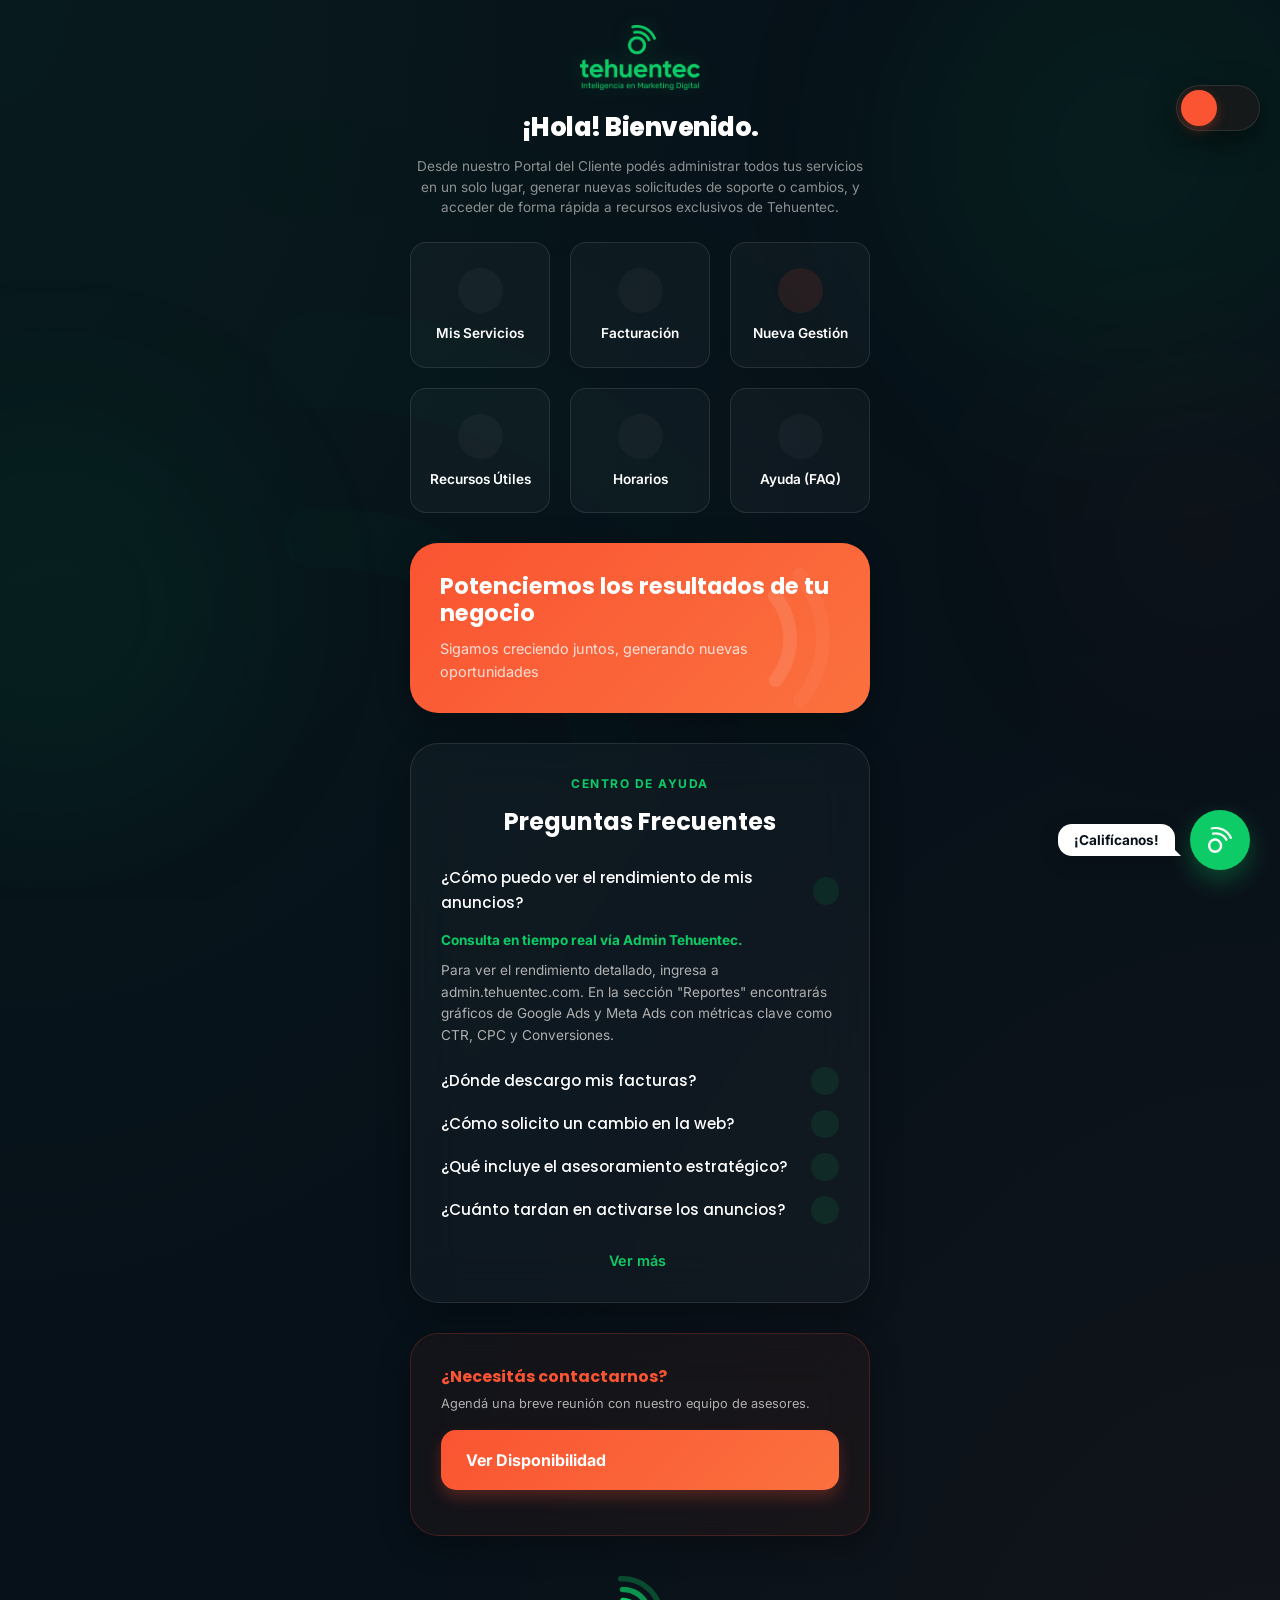
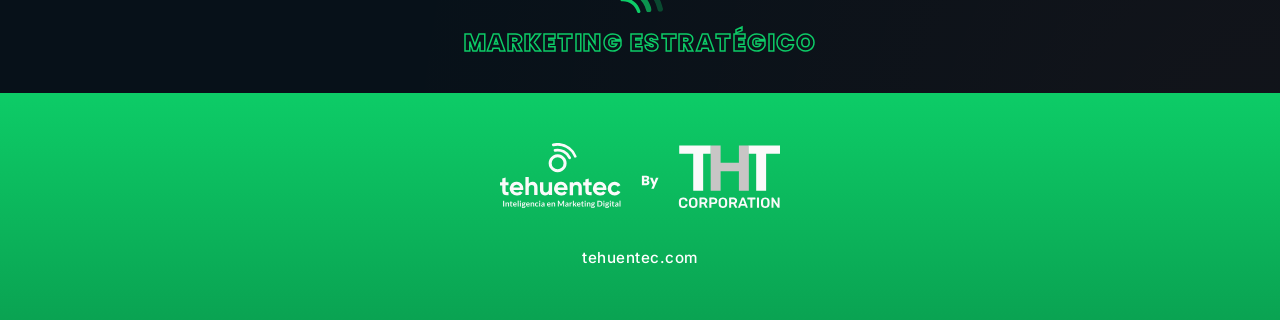
==== commit b2094211: "Add files via upload" ====
--- a/index.html
+++ b/index.html
@@ -169,7 +169,36 @@
                 <h3 style="color: white; font-size: 1.4rem; line-height: 1.2; margin-bottom: 10px;">Potenciemos los resultados de tu negocio</h3>
                 <p style="color: rgba(255,255,255,0.8); font-size: 0.9rem;">Sigamos creciendo juntos, generando nuevas oportunidades</p>
             </div>
-            <ion-icon name="flash" style="position: absolute; right: -20px; bottom: -20px; font-size: 150px; color: rgba(255,255,255,0.1);"></ion-icon>
+            <svg id="recurso-bg-icon" xmlns="http://www.w3.org/2000/svg" xmlns:xlink="http://www.w3.org/1999/xlink" viewBox="0 0 41.09 93.09" style="position: absolute; right: 40px; bottom: 5px; height: 140px; opacity: 0.15;">
+                <defs>
+                    <style>
+                    .bg-icon-cls-1 { opacity: .3; }
+                    .bg-icon-cls-2 { fill: none; }
+                    .bg-icon-cls-3 { clip-path: url(#bg-icon-clippath-1); }
+                    .bg-icon-cls-4 { opacity: .7; }
+                    .bg-icon-cls-5 { fill: #ffffff; }
+                    .bg-icon-cls-6 { clip-path: url(#bg-icon-clippath); }
+                    </style>
+                    <clipPath id="bg-icon-clippath">
+                    <rect class="bg-icon-cls-2" x="16.21" width="24.88" height="93.09"/>
+                    </clipPath>
+                    <clipPath id="bg-icon-clippath-1">
+                    <rect class="bg-icon-cls-2" y="13.92" width="19.22" height="65.18"/>
+                    </clipPath>
+                </defs>
+                <g>
+                    <g class="bg-icon-cls-1">
+                        <g class="bg-icon-cls-6">
+                            <path class="bg-icon-cls-5" d="M17.88,91.48c-1.62-1.63-1.71-4.23-.2-5.95,19.22-22.36,19.05-55.61-.38-78.01-1.51-1.72-1.43-4.31.16-5.93l.32-.32c1.67-1.7,4.41-1.7,6.1-.01.07.07.13.13.19.21,22.54,25.87,22.71,64.36.4,90.16-1.57,1.79-4.3,1.95-6.08.36-.07-.06-.13-.12-.2-.19l-.31-.32Z"/>
+                        </g>
+                    </g>
+                    <g class="bg-icon-cls-4">
+                        <g class="bg-icon-cls-3">
+                            <path class="bg-icon-cls-5" d="M1.93,77.57c-1.6-1.53-1.79-4.03-.43-5.77,11.66-14.75,11.47-35.72-.46-50.4-1.46-1.74-1.38-4.29.2-5.9l.3-.31c1.7-1.7,4.45-1.68,6.15.04.1.1.2.21.3.33,14.7,17.98,14.99,43.74.7,61.88-1.48,1.9-4.21,2.23-6.11.74-.12-.09-.22-.19-.33-.29l-.31-.31Z"/>
+                        </g>
+                    </g>
+                </g>
+            </svg>
         </div>
 
         <!-- Section: FAQ -->
@@ -209,6 +238,51 @@
 
         <!-- Section: Closing / Partner -->
         <section class="pills-container animate-fade" style="padding: 10px 0 0 0; text-align: center;">
+            <style>
+                @keyframes float-logo {
+                    0% { transform: translateY(0px); }
+                    50% { transform: translateY(-8px); }
+                    100% { transform: translateY(0px); }
+                }
+                .floating-small-logo {
+                    width: 45px;
+                    height: auto;
+                    margin: 0 auto 10px auto;
+                    display: block;
+                    animation: float-logo 3s ease-in-out infinite;
+                }
+            </style>
+            <svg class="floating-small-logo" xmlns="http://www.w3.org/2000/svg" xmlns:xlink="http://www.w3.org/1999/xlink" viewBox="0 0 79.12 65.31">
+              <defs>
+                <style>
+                  .sl-cls-1 { opacity: .3; }
+                  .sl-cls-2 { fill: none; }
+                  .sl-cls-3 { clip-path: url(#sl-clippath-1); }
+                  .sl-cls-4 { opacity: .7; }
+                  .sl-cls-5 { fill: #0dcc67; }
+                  .sl-cls-6 { clip-path: url(#sl-clippath); }
+                </style>
+                <clipPath id="sl-clippath">
+                  <rect class="sl-cls-2" x="2.79" y="19.1" width="56.22" height="44.83"/>
+                </clipPath>
+                <clipPath id="sl-clippath-1">
+                  <rect class="sl-cls-2" width="79.12" height="62.97"/>
+                </clipPath>
+              </defs>
+              <g>
+                <g class="sl-cls-4">
+                  <g class="sl-cls-6">
+                    <path class="sl-cls-5" d="M54.65,63.88c-2.29.34-4.48-1.1-5.05-3.34-4.72-19.09-22.18-32.38-41.96-31.93-2.37.09-4.43-1.61-4.75-3.95l-.06-.45c-.31-2.49,1.47-4.75,3.97-5.06.15-.02.31-.03.46-.03,24.29-.63,45.78,15.65,51.61,39.08.63,2.44-.86,4.91-3.31,5.53-.15.04-.3.07-.46.09l-.45.06Z"/>
+                  </g>
+                </g>
+                <path class="sl-cls-5" d="M36.82,65.26c-1.41.25-2.78-.6-3.16-1.97-3.22-11.67-14.19-19.55-26.36-18.94-1.46.1-2.75-.92-2.99-2.35l-.05-.28c-.23-1.53.82-2.95,2.36-3.18.09-.02.19-.02.28-.03,14.94-.8,28.43,8.86,32.42,23.18.43,1.49-.44,3.04-1.94,3.46-.09.03-.18.04-.28.06l-.28.05Z"/>
+                <g class="sl-cls-1">
+                  <g class="sl-cls-3">
+                    <path class="sl-cls-5" d="M74.69,62.94c-2.39.3-4.59-1.3-5.05-3.64C63.47,29.07,35.88,7.89,4.9,9.6c-2.39.14-4.49-1.58-4.8-3.94l-.06-.47C-.29,2.73,1.46.47,3.94.15c.1-.01.19-.02.29-.03C40.07-1.93,72.01,22.6,79.04,57.58c.47,2.44-1.14,4.8-3.6,5.26-.09.02-.19.03-.28.04l-.46.05Z"/>
+                  </g>
+                </g>
+              </g>
+            </svg>
             <h2 class="pills-title" style="margin-bottom: 0; min-height: 40px; display: flex; justify-content: center; align-items: center; overflow: hidden;">
                 <span id="rotating-title" style="transition: all 0.5s ease; opacity: 1; transform: translateX(0); display: inline-block; text-transform: uppercase; color: transparent; -webkit-text-stroke: 1.5px var(--accent-green); font-weight: 800; letter-spacing: 1.5px;">Marketing estratégico</span>
             </h2>
@@ -260,7 +334,7 @@
                     <input type="email" placeholder="EMAIL DE CONTACTO" class="search-input" required>
                 </div>
                 <div style="margin-bottom: 15px;">
-                    <textarea placeholder="DETALLE DE TU SOLICITUD..." class="search-input" style="min-height: 120px; resize: none;" required></textarea>
+                    <textarea placeholder="DETALLE DE TU SOLICITUD..." class="search-input" style="min-height: 120px; resize: vertical;" required></textarea>
                 </div>
                 
                 <div style="margin-bottom: 25px;">
@@ -323,6 +397,7 @@
 
     <!-- Floating Rating Button -->
     <button class="fab-rating" onclick="openRatingModal()" title="Calificar Servicio">
+        <div class="fab-dialogue">¡Califícanos!</div>
         <img src="grupo-4809.png" alt="Calificar" style="width: 24px; height: auto;">
     </button>
 
--- a/index.css
+++ b/index.css
@@ -769,7 +769,7 @@
     position: absolute;
     border-radius: 50%;
     filter: blur(100px);
-    opacity: 0.15;
+    opacity: 0.06; /* Reduced for mobile */
 }
 
 .glow-1 {
@@ -794,7 +794,7 @@
     background: var(--accent-orange);
     top: 40%;
     right: -100px;
-    opacity: 0.08; /* Even subtler for the secondary color */
+    opacity: 0.03; /* Subtler for mobile */
 }
 
 /* Disclaimer Box (Premium Alert Style) */
@@ -877,6 +877,12 @@
 }
 
 /* Desktop Overrides */
+body.view-desktop .bg-glow {
+    opacity: 0.15;
+}
+body.view-desktop .glow-3 {
+    opacity: 0.08;
+}
 body.view-desktop .container {
     max-width: 1100px;
     padding: 40px;
@@ -974,6 +980,63 @@
 .fab-rating:hover {
     transform: translateY(-5px) scale(1.05);
     box-shadow: 0 15px 35px rgba(13, 204, 103, 0.5);
+}
+
+.fab-rating.inverted {
+    background: #FFFFFF;
+    box-shadow: 0 10px 25px rgba(255, 255, 255, 0.3);
+}
+
+.fab-rating.inverted img {
+    /* Convert black/dark image to var(--accent-green) -> #0DCC67 */
+    filter: brightness(0) saturate(100%) invert(56%) sepia(85%) saturate(1915%) hue-rotate(113deg) brightness(97%) contrast(98%);
+}
+
+.fab-rating.inverted:hover {
+    box-shadow: 0 15px 35px rgba(255, 255, 255, 0.5);
+}
+
+/* FAB Dialogue Bubble */
+.fab-dialogue {
+    position: absolute;
+    right: calc(100% + 15px);
+    top: 50%;
+    transform: translateY(-50%);
+    background: #FFFFFF;
+    color: #071119;
+    padding: 8px 16px;
+    border-radius: 14px 14px 0 14px;
+    font-size: 0.85rem;
+    font-weight: 700;
+    white-space: nowrap;
+    box-shadow: 0 5px 20px rgba(0,0,0,0.15);
+    pointer-events: none;
+    animation: gentle-bounce 3s infinite ease-in-out;
+}
+
+.fab-dialogue::after {
+    content: '';
+    position: absolute;
+    right: -6px;
+    bottom: 0;
+    border-width: 6px 0 0 6px;
+    border-style: solid;
+    border-color: transparent transparent transparent #FFFFFF;
+}
+
+@keyframes gentle-bounce {
+    0%, 100% { transform: translateY(-50%) translateX(0); }
+    50% { transform: translateY(-50%) translateX(-6px); }
+}
+
+/* Invert dialogue colors when FAB is on footer */
+.fab-rating.inverted .fab-dialogue {
+    background: var(--accent-green);
+    color: #071119;
+}
+
+.fab-rating.inverted .fab-dialogue::after {
+    border-color: transparent transparent transparent var(--accent-green);
 }
 
 @media (max-width: 600px) {
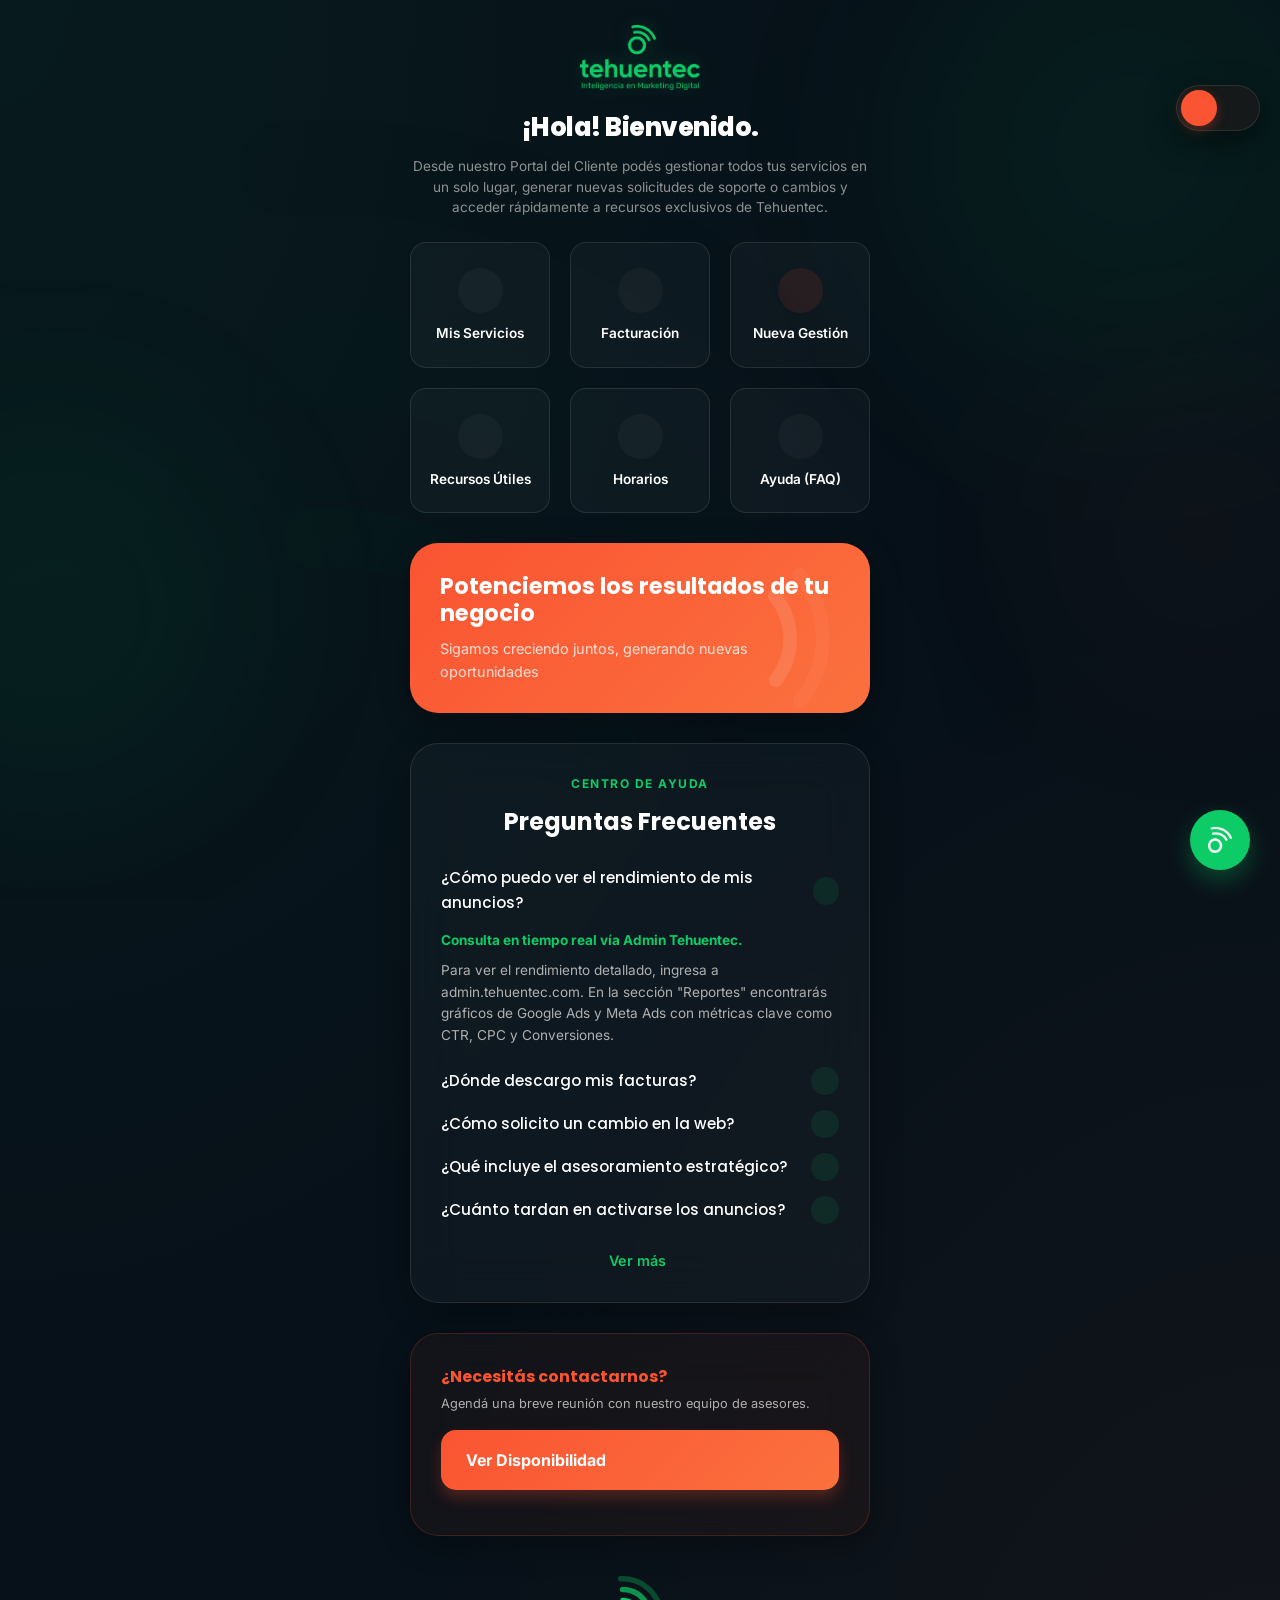
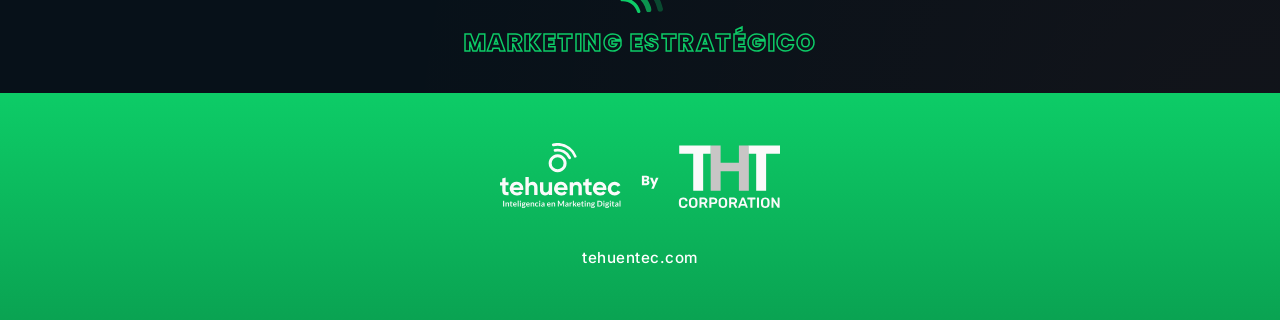
==== commit 7f3233db: "Add files via upload" ====
--- a/index.html
+++ b/index.html
@@ -36,7 +36,7 @@
     <div class="user-profile">
         <div class="user-info">
             <h1>¡Hola! Bienvenido.</h1>
-            <p>Desde nuestro Portal del Cliente podés administrar todos tus servicios en un solo lugar, generar nuevas solicitudes de soporte o cambios, y acceder de forma rápida a recursos exclusivos de Tehuentec.</p>
+            <p>Desde nuestro Portal del Cliente podés gestionar todos tus servicios en un solo lugar, generar nuevas solicitudes de soporte o cambios y acceder rápidamente a recursos exclusivos de Tehuentec.</p>
         </div>
     </div>
 
@@ -397,7 +397,6 @@
 
     <!-- Floating Rating Button -->
     <button class="fab-rating" onclick="openRatingModal()" title="Calificar Servicio">
-        <div class="fab-dialogue">¡Califícanos!</div>
         <img src="grupo-4809.png" alt="Calificar" style="width: 24px; height: auto;">
     </button>
 
--- a/index.css
+++ b/index.css
@@ -996,49 +996,6 @@
     box-shadow: 0 15px 35px rgba(255, 255, 255, 0.5);
 }
 
-/* FAB Dialogue Bubble */
-.fab-dialogue {
-    position: absolute;
-    right: calc(100% + 15px);
-    top: 50%;
-    transform: translateY(-50%);
-    background: #FFFFFF;
-    color: #071119;
-    padding: 8px 16px;
-    border-radius: 14px 14px 0 14px;
-    font-size: 0.85rem;
-    font-weight: 700;
-    white-space: nowrap;
-    box-shadow: 0 5px 20px rgba(0,0,0,0.15);
-    pointer-events: none;
-    animation: gentle-bounce 3s infinite ease-in-out;
-}
-
-.fab-dialogue::after {
-    content: '';
-    position: absolute;
-    right: -6px;
-    bottom: 0;
-    border-width: 6px 0 0 6px;
-    border-style: solid;
-    border-color: transparent transparent transparent #FFFFFF;
-}
-
-@keyframes gentle-bounce {
-    0%, 100% { transform: translateY(-50%) translateX(0); }
-    50% { transform: translateY(-50%) translateX(-6px); }
-}
-
-/* Invert dialogue colors when FAB is on footer */
-.fab-rating.inverted .fab-dialogue {
-    background: var(--accent-green);
-    color: #071119;
-}
-
-.fab-rating.inverted .fab-dialogue::after {
-    border-color: transparent transparent transparent var(--accent-green);
-}
-
 @media (max-width: 600px) {
     .fab-rating {
         bottom: 20px;
@@ -1089,7 +1046,7 @@
     transform: translate(-50%, -50%);
     width: 80vw;
     max-width: 800px;
-    opacity: 0.02;
+    opacity: 0.01;
     z-index: 0;
     pointer-events: none;
 }
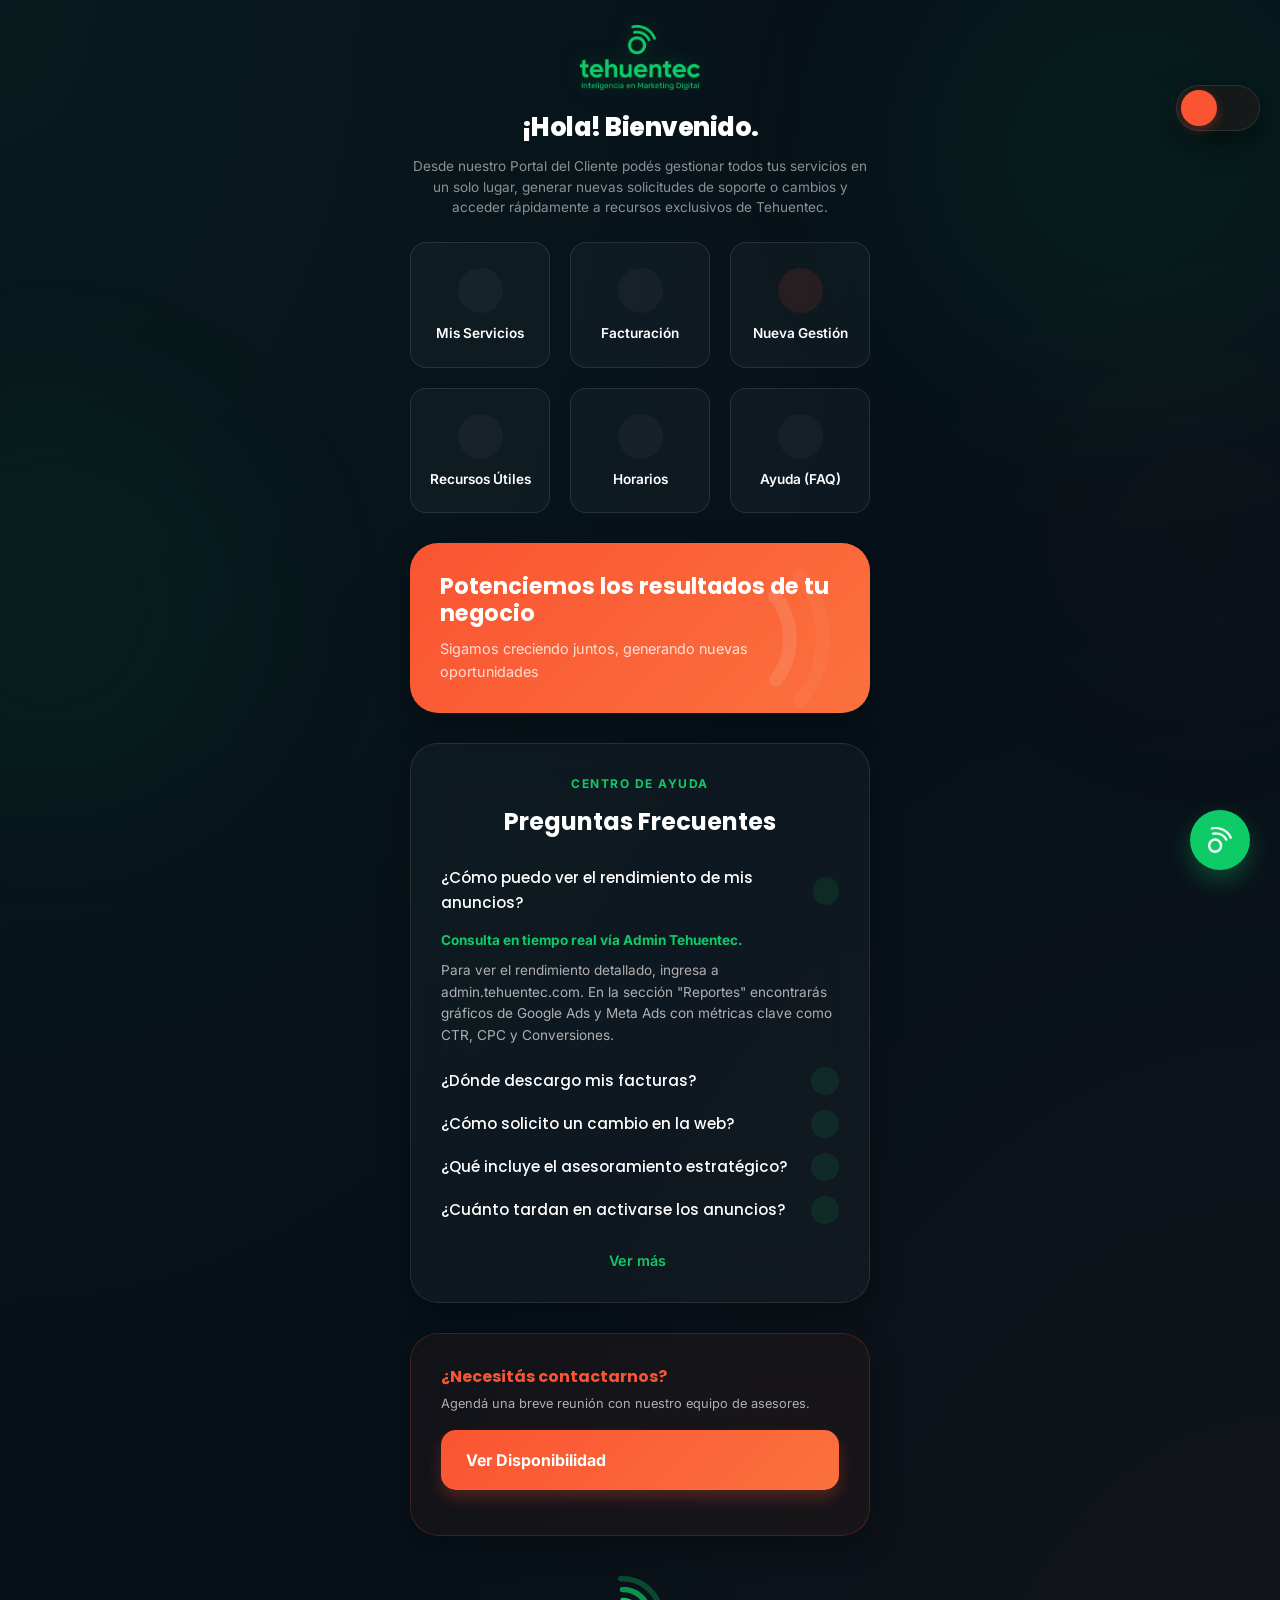
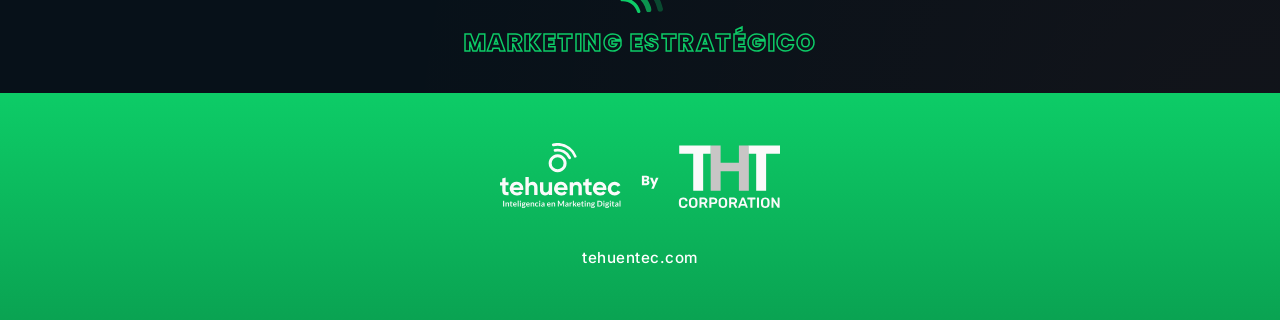
==== commit 0dc50cbe: "Add files via upload" ====
--- a/index.html
+++ b/index.html
@@ -16,7 +16,6 @@
         <div class="bg-glow glow-2"></div>
         <div class="bg-glow glow-3"></div>
     </div>
-    <img src="recurso-1.svg" class="brand-watermark" alt="Tehuentec Brand">
 
 
 
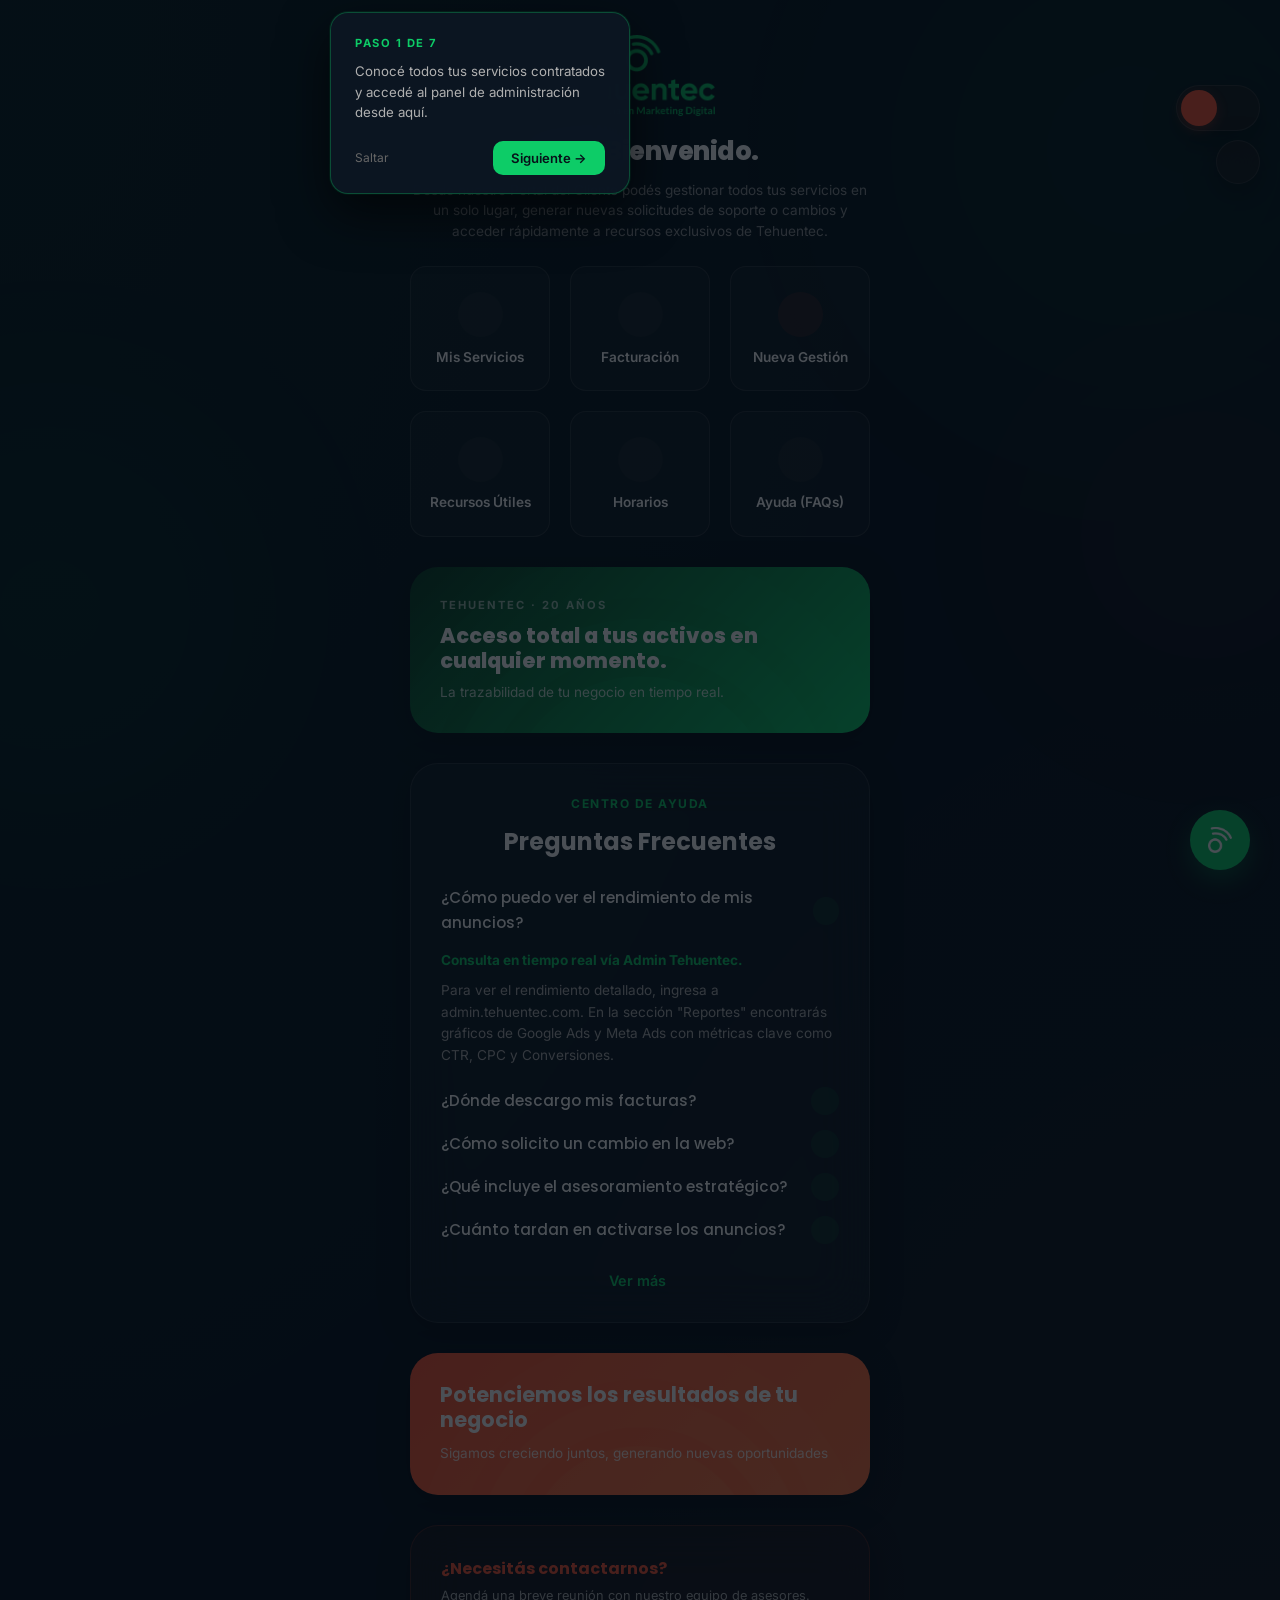
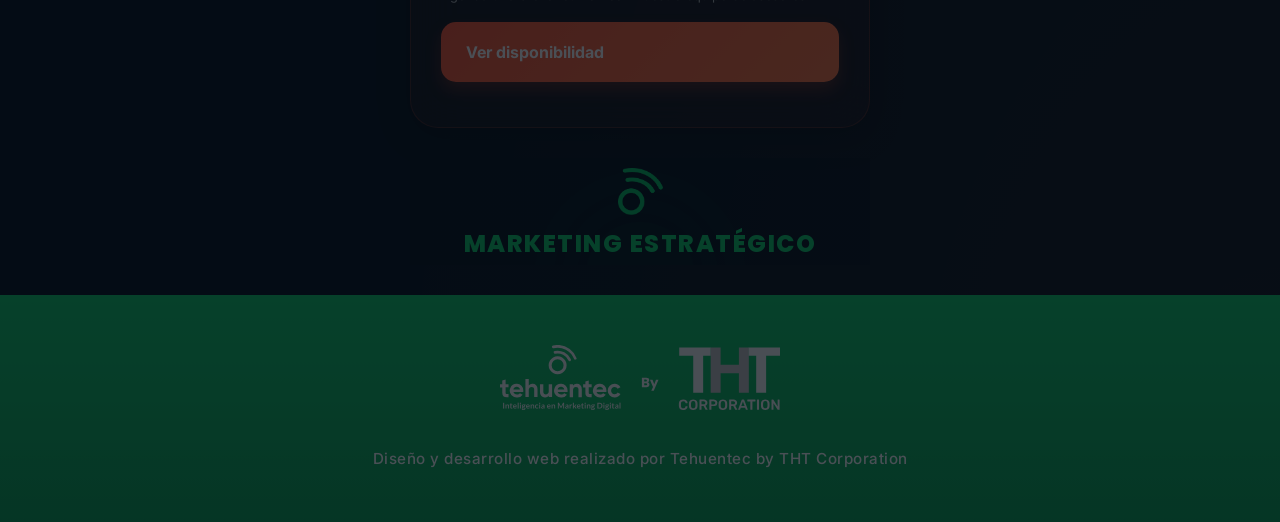
==== commit 14683240: "Add files via upload" ====
--- a/index.html
+++ b/index.html
@@ -28,12 +28,16 @@
         </button>
     </div>
 
+    <button class="tour-restart-btn" onclick="localStorage.removeItem('tht-tour-done'); tourStart();" title="Iniciar tour">
+        <ion-icon name="map-outline"></ion-icon>
+    </button>
+
     <header class="header">
-        <img src="top-logo.png" alt="Tehuentec Logo" class="logo">
     </header>
 
     <div class="user-profile">
         <div class="user-info">
+            <img src="tehuentec-footer.png" alt="Tehuentec" style="width: 150px; height: auto; margin: 0 auto 15px auto; display: block;">
             <h1>¡Hola! Bienvenido.</h1>
             <p>Desde nuestro Portal del Cliente podés gestionar todos tus servicios en un solo lugar, generar nuevas solicitudes de soporte o cambios y acceder rápidamente a recursos exclusivos de Tehuentec.</p>
         </div>
@@ -47,7 +51,7 @@
         <section style="margin-bottom: 30px;">
             <div class="app-grid">
                 <!-- 1. Servicios -->
-                <a href="https://admin.tehuentec.com" target="_blank" class="app-card">
+                <a href="https://admin.tehuentec.com" target="_blank" class="app-card" id="servicios-btn">
                     <div class="app-icon-box" style="color: var(--accent-green);">
                         <ion-icon name="briefcase-outline"></ion-icon>
                     </div>
@@ -63,7 +67,7 @@
                 </button>
 
                 <!-- 3. Nueva Gestión -->
-                <button class="app-card orange-hover" onclick="openModal()">
+                <button class="app-card orange-hover" id="nueva-gestion-btn" onclick="openModal()">
                     <div class="app-icon-box" style="color: var(--accent-orange); background: rgba(250, 84, 50, 0.1);">
                         <ion-icon name="add-circle-outline"></ion-icon>
                     </div>
@@ -71,7 +75,7 @@
                 </button>
 
                 <!-- 4. Recursos -->
-                <a href="recursos.html" class="app-card">
+                <a href="recursos.html" class="app-card" id="recursos-btn-link">
                     <div class="app-icon-box" style="color: #FFF;">
                         <ion-icon name="library-outline"></ion-icon>
                     </div>
@@ -87,11 +91,11 @@
                 </button>
 
                 <!-- 6. Centro de Ayuda -->
-                <a href="#faq-section" class="app-card" onclick="document.getElementById('faq-section').scrollIntoView({behavior: 'smooth'})">
+                <a href="#faq-section" class="app-card" id="faqs-btn" onclick="document.getElementById('faq-section').scrollIntoView({behavior: 'smooth'})">
                     <div class="app-icon-box" style="color: #FFF;">
                         <ion-icon name="help-circle-outline"></ion-icon>
                     </div>
-                    <span>Ayuda (FAQ)</span>
+                    <span>Ayuda (FAQs)</span>
                 </a>
             </div>
 
@@ -162,42 +166,14 @@
             </div>
         </section>
 
-        <!-- Dynamic Ticker Promotion -->
-        <div class="card" style="background: var(--brand-gradient); border: none; overflow: hidden; position: relative; padding: 30px;">
+        <!-- Green Brand Banner -->
+        <div class="card" style="background: linear-gradient(135deg, #0a3d22 0%, #0dcc67 100%); border: none; overflow: hidden; position: relative; padding: 30px;">
+            <img src="enmascarar-grupo-11.png" alt="" style="position: absolute; left: 50%; top: 50%; transform: translate(-50%, -50%); height: 160%; opacity: 0.7; mix-blend-mode: screen; pointer-events: none; z-index: 0;">
             <div style="position: relative; z-index: 1;">
-                <h3 style="color: white; font-size: 1.4rem; line-height: 1.2; margin-bottom: 10px;">Potenciemos los resultados de tu negocio</h3>
-                <p style="color: rgba(255,255,255,0.8); font-size: 0.9rem;">Sigamos creciendo juntos, generando nuevas oportunidades</p>
-            </div>
-            <svg id="recurso-bg-icon" xmlns="http://www.w3.org/2000/svg" xmlns:xlink="http://www.w3.org/1999/xlink" viewBox="0 0 41.09 93.09" style="position: absolute; right: 40px; bottom: 5px; height: 140px; opacity: 0.15;">
-                <defs>
-                    <style>
-                    .bg-icon-cls-1 { opacity: .3; }
-                    .bg-icon-cls-2 { fill: none; }
-                    .bg-icon-cls-3 { clip-path: url(#bg-icon-clippath-1); }
-                    .bg-icon-cls-4 { opacity: .7; }
-                    .bg-icon-cls-5 { fill: #ffffff; }
-                    .bg-icon-cls-6 { clip-path: url(#bg-icon-clippath); }
-                    </style>
-                    <clipPath id="bg-icon-clippath">
-                    <rect class="bg-icon-cls-2" x="16.21" width="24.88" height="93.09"/>
-                    </clipPath>
-                    <clipPath id="bg-icon-clippath-1">
-                    <rect class="bg-icon-cls-2" y="13.92" width="19.22" height="65.18"/>
-                    </clipPath>
-                </defs>
-                <g>
-                    <g class="bg-icon-cls-1">
-                        <g class="bg-icon-cls-6">
-                            <path class="bg-icon-cls-5" d="M17.88,91.48c-1.62-1.63-1.71-4.23-.2-5.95,19.22-22.36,19.05-55.61-.38-78.01-1.51-1.72-1.43-4.31.16-5.93l.32-.32c1.67-1.7,4.41-1.7,6.1-.01.07.07.13.13.19.21,22.54,25.87,22.71,64.36.4,90.16-1.57,1.79-4.3,1.95-6.08.36-.07-.06-.13-.12-.2-.19l-.31-.32Z"/>
-                        </g>
-                    </g>
-                    <g class="bg-icon-cls-4">
-                        <g class="bg-icon-cls-3">
-                            <path class="bg-icon-cls-5" d="M1.93,77.57c-1.6-1.53-1.79-4.03-.43-5.77,11.66-14.75,11.47-35.72-.46-50.4-1.46-1.74-1.38-4.29.2-5.9l.3-.31c1.7-1.7,4.45-1.68,6.15.04.1.1.2.21.3.33,14.7,17.98,14.99,43.74.7,61.88-1.48,1.9-4.21,2.23-6.11.74-.12-.09-.22-.19-.33-.29l-.31-.31Z"/>
-                        </g>
-                    </g>
-                </g>
-            </svg>
+                <span style="font-size: 0.7rem; font-weight: 700; text-transform: uppercase; letter-spacing: 2px; color: rgba(255,255,255,0.6); display: block; margin-bottom: 8px;">Tehuentec &middot; 20 a&ntilde;os</span>
+                <h3 style="color: white; font-size: 1.3rem; line-height: 1.25; margin-bottom: 8px; font-weight: 800;">Acceso total a tus activos en cualquier momento.</h3>
+                <p style="color: rgba(255,255,255,0.75); font-size: 0.85rem; line-height: 1.5;">La trazabilidad de tu negocio en tiempo real.</p>
+            </div>
         </div>
 
         <!-- Section: FAQ -->
@@ -218,7 +194,14 @@
             </div>
         </section>
 
-
+        <!-- Dynamic Ticker Promotion -->
+        <div class="card" style="background: var(--brand-gradient); border: none; overflow: hidden; position: relative; padding: 30px;">
+            <img src="enmascarar-grupo-11.png" alt="" style="position: absolute; left: 50%; top: 50%; transform: translate(-50%, -50%); height: 160%; opacity: 0.7; mix-blend-mode: screen; pointer-events: none; z-index: 0;">
+            <div style="position: relative; z-index: 1;">
+                <h3 style="color: white; font-size: 1.3rem; line-height: 1.2; margin-bottom: 10px;">Potenciemos los resultados de tu negocio</h3>
+                <p style="color: rgba(255,255,255,0.8); font-size: 0.85rem;">Sigamos creciendo juntos, generando nuevas oportunidades</p>
+            </div>
+        </div>
 
         <!-- Section: Call (Hideable) -->
         <div id="call-card" class="card" style="background: rgba(255, 87, 51, 0.05); border-color: rgba(255, 87, 51, 0.2);">
@@ -228,15 +211,17 @@
                     <p style="font-size: 0.8rem; color: var(--text-secondary);">Agendá una breve reunión con nuestro equipo de asesores.</p>
                 </div>
             </div>
-            <button class="btn btn-primary" onclick="window.location.href='https://calendly.com/tehuentec'">
-                <span>Ver Disponibilidad</span>
+            <button class="btn btn-primary" id="ver-disponibilidad-btn" onclick="window.location.href='https://calendly.com/tehuentec'">
+                <span>Ver disponibilidad</span>
                 <ion-icon name="calendar-number-outline"></ion-icon>
             </button>
         </div>
 
 
         <!-- Section: Closing / Partner -->
-        <section class="pills-container animate-fade" style="padding: 10px 0 0 0; text-align: center;">
+        <section class="pills-container animate-fade" style="padding: 10px 0 0 0; text-align: center; position: relative; overflow: hidden; background-image: url('enmascarar-grupo-11.png'); background-size: contain; background-repeat: no-repeat; background-position: center center;">
+            <div style="position: absolute; inset: 0; background: rgba(7,17,25,0.65); z-index: 0;"></div>
+            <div style="position: relative; z-index: 1;">
             <style>
                 @keyframes float-logo {
                     0% { transform: translateY(0px); }
@@ -251,40 +236,11 @@
                     animation: float-logo 3s ease-in-out infinite;
                 }
             </style>
-            <svg class="floating-small-logo" xmlns="http://www.w3.org/2000/svg" xmlns:xlink="http://www.w3.org/1999/xlink" viewBox="0 0 79.12 65.31">
-              <defs>
-                <style>
-                  .sl-cls-1 { opacity: .3; }
-                  .sl-cls-2 { fill: none; }
-                  .sl-cls-3 { clip-path: url(#sl-clippath-1); }
-                  .sl-cls-4 { opacity: .7; }
-                  .sl-cls-5 { fill: #0dcc67; }
-                  .sl-cls-6 { clip-path: url(#sl-clippath); }
-                </style>
-                <clipPath id="sl-clippath">
-                  <rect class="sl-cls-2" x="2.79" y="19.1" width="56.22" height="44.83"/>
-                </clipPath>
-                <clipPath id="sl-clippath-1">
-                  <rect class="sl-cls-2" width="79.12" height="62.97"/>
-                </clipPath>
-              </defs>
-              <g>
-                <g class="sl-cls-4">
-                  <g class="sl-cls-6">
-                    <path class="sl-cls-5" d="M54.65,63.88c-2.29.34-4.48-1.1-5.05-3.34-4.72-19.09-22.18-32.38-41.96-31.93-2.37.09-4.43-1.61-4.75-3.95l-.06-.45c-.31-2.49,1.47-4.75,3.97-5.06.15-.02.31-.03.46-.03,24.29-.63,45.78,15.65,51.61,39.08.63,2.44-.86,4.91-3.31,5.53-.15.04-.3.07-.46.09l-.45.06Z"/>
-                  </g>
-                </g>
-                <path class="sl-cls-5" d="M36.82,65.26c-1.41.25-2.78-.6-3.16-1.97-3.22-11.67-14.19-19.55-26.36-18.94-1.46.1-2.75-.92-2.99-2.35l-.05-.28c-.23-1.53.82-2.95,2.36-3.18.09-.02.19-.02.28-.03,14.94-.8,28.43,8.86,32.42,23.18.43,1.49-.44,3.04-1.94,3.46-.09.03-.18.04-.28.06l-.28.05Z"/>
-                <g class="sl-cls-1">
-                  <g class="sl-cls-3">
-                    <path class="sl-cls-5" d="M74.69,62.94c-2.39.3-4.59-1.3-5.05-3.64C63.47,29.07,35.88,7.89,4.9,9.6c-2.39.14-4.49-1.58-4.8-3.94l-.06-.47C-.29,2.73,1.46.47,3.94.15c.1-.01.19-.02.29-.03C40.07-1.93,72.01,22.6,79.04,57.58c.47,2.44-1.14,4.8-3.6,5.26-.09.02-.19.03-.28.04l-.46.05Z"/>
-                  </g>
-                </g>
-              </g>
-            </svg>
+            <img src="componente-7-1.png" alt="Tehuentec" class="floating-small-logo">
             <h2 class="pills-title" style="margin-bottom: 0; min-height: 40px; display: flex; justify-content: center; align-items: center; overflow: hidden;">
-                <span id="rotating-title" style="transition: all 0.5s ease; opacity: 1; transform: translateX(0); display: inline-block; text-transform: uppercase; color: transparent; -webkit-text-stroke: 1.5px var(--accent-green); font-weight: 800; letter-spacing: 1.5px;">Marketing estratégico</span>
+                <span id="rotating-title" style="transition: all 0.5s ease; opacity: 1; transform: translateX(0); display: inline-block; text-transform: uppercase; color: var(--accent-green); -webkit-text-fill-color: var(--accent-green); font-weight: 800; letter-spacing: 1.5px;">Marketing estratégico</span>
             </h2>
+            </div>
         </section>
     </main>
 
@@ -292,7 +248,7 @@
         <div class="footer-content">
             <img src="footer-logo.svg" alt="Tehuentec" class="footer-logo">
             <div class="footer-info">
-                <a href="https://tehuentec.com" target="_blank">tehuentec.com</a>
+                <p>Diseño y desarrollo web realizado por <a href="https://tehuentec.com" target="_blank">Tehuentec</a> by THT Corporation</p>
             </div>
         </div>
     </footer>
@@ -323,17 +279,21 @@
             </div>
 
             <form id="request-form" onsubmit="handleForm(event)">
-                <div style="margin-bottom: 15px;">
-                    <input type="text" placeholder="TU NOMBRE" class="search-input" required>
-                </div>
-                <div style="margin-bottom: 15px;">
-                    <input type="text" placeholder="EMPRESA" class="search-input" required>
-                </div>
-                <div style="margin-bottom: 15px;">
-                    <input type="email" placeholder="EMAIL DE CONTACTO" class="search-input" required>
-                </div>
-                <div style="margin-bottom: 15px;">
-                    <textarea placeholder="DETALLE DE TU SOLICITUD..." class="search-input" style="min-height: 120px; resize: vertical;" required></textarea>
+                <div class="float-label-group">
+                    <input type="text" id="input-nombre" placeholder=" " class="search-input float-input" required>
+                    <label for="input-nombre" class="float-label">Tu nombre</label>
+                </div>
+                <div class="float-label-group">
+                    <input type="text" id="input-empresa" placeholder=" " class="search-input float-input" required>
+                    <label for="input-empresa" class="float-label">Empresa</label>
+                </div>
+                <div class="float-label-group">
+                    <input type="email" id="input-email" placeholder=" " class="search-input float-input" required>
+                    <label for="input-email" class="float-label">Email de contacto</label>
+                </div>
+                <div class="float-label-group">
+                    <textarea id="input-detalle" placeholder=" " class="search-input float-input float-textarea" required></textarea>
+                    <label for="input-detalle" class="float-label">Detalle de tu solicitud...</label>
                 </div>
                 
                 <div style="margin-bottom: 25px;">
@@ -343,13 +303,22 @@
                         <input type="file" id="file-upload" style="display: none;" multiple accept="image/*,.pdf,.doc,.docx,.xls,.xlsx,.zip,.rar" onchange="updateFileName(this)">
                     </label>
                 </div>
+
+                <label class="urgent-selection" id="urgent-label">
+                    <input type="checkbox" id="is-urgent" onchange="toggleUrgent(this)">
+                    <div class="check-circle">
+                        <ion-icon name="checkmark-sharp"></ion-icon>
+                    </div>
+                    <ion-icon name="flame"></ion-icon>
+                    <span>Pedido urgente</span>
+                </label>
                 <div class="disclaimer-box">
                     <ion-icon name="alert-circle" class="disclaimer-icon"></ion-icon> 
                     <span class="disclaimer-text">El email es el principal canal para respuestas urgentes.</span>
                 </div>
 
                 <button type="submit" class="btn btn-green" style="justify-content: center;">
-                    <span>Enviar Solicitud</span>
+                    <span>Enviar solicitud</span>
                 </button>
             </form>
 
@@ -358,7 +327,10 @@
                     <ion-icon name="checkmark-done-outline" style="font-size: 2.5rem;"></ion-icon>
                 </div>
                 <h3 style="margin-bottom: 10px;">¡Solicitud Recibida!</h3>
-                <p style="font-size: 0.85rem; color: var(--text-secondary); line-height: 1.5;">“Gracias por tu mensaje. Será derivado al sector correspondiente para una pronta respuesta. Tu satisfacción es nuestra prioridad.”</p>
+                <p style="font-size: 0.85rem; color: var(--text-secondary); line-height: 1.6;">
+                    Gracias por tu mensaje. Tu consulta fue enviada correctamente y será derivada al sector correspondiente.<br>
+                    Recibirás una respuesta dentro de las próximas 24 a 48 horas hábiles.
+                </p>
             </div>
         </div>
     </div>
@@ -382,10 +354,10 @@
                 <ion-icon name="star-outline" data-value="5" onclick="selectRating(5)"></ion-icon>
             </div>
 
-            <textarea id="rating-comments" placeholder="DÉJANOS UN COMENTARIO (OPCIONAL)..." class="search-input" style="min-height: 100px; resize: none; margin-top: 20px; display: none;"></textarea>
+            <textarea id="rating-comments" placeholder="Déjanos un comentario (opcional)..." class="search-input" style="min-height: 100px; resize: none; margin-top: 20px; display: none;"></textarea>
 
             <button id="submit-rating-btn" class="btn btn-primary" style="justify-content: center; margin-top: 25px; opacity: 0.5; pointer-events: none;" onclick="submitRating()">
-                <span>Enviar Calificación</span>
+                <span>Enviar calificación</span>
             </button>
 
             <div id="rating-success" style="display: none; margin-top: 20px;">
@@ -395,9 +367,21 @@
     </div>
 
     <!-- Floating Rating Button -->
-    <button class="fab-rating" onclick="openRatingModal()" title="Calificar Servicio">
+    <button class="fab-rating" id="fab-btn" onclick="openRatingModal()" title="Calificar Servicio">
         <img src="grupo-4809.png" alt="Calificar" style="width: 24px; height: auto;">
     </button>
+
+    <!-- Onboarding Tour -->
+    <div id="tour-overlay" style="display:none;"></div>
+    <div id="tour-highlight" style="display:none;"></div>
+    <div id="tour-tooltip" style="display:none;">
+        <p id="tour-step-count"></p>
+        <p id="tour-desc"></p>
+        <div class="tour-actions">
+            <button id="tour-skip" onclick="tourSkip()">Saltar</button>
+            <button id="tour-next" onclick="tourNext()">Siguiente →</button>
+        </div>
+    </div>
 
     <!-- App JS -->
     <script src="app.js"></script>
--- a/index.css
+++ b/index.css
@@ -261,13 +261,13 @@
 
 .btn-primary {
     background: var(--brand-gradient);
-    color: var(--white);
+    color: #FFFFFF;
     box-shadow: 0 8px 15px rgba(250, 84, 50, 0.25);
 }
 
 .btn-green {
     background: var(--accent-green);
-    color: var(--bg-dark);
+    color: #FFFFFF;
     box-shadow: 0 8px 15px rgba(13, 204, 103, 0.25);
 }
 
@@ -294,6 +294,83 @@
     width: 100%;
     margin-bottom: 15px; /* Standardized spacing */
     z-index: 100;
+}
+
+/* Urgent Checkbox Styles */
+.urgent-selection {
+    display: flex;
+    align-items: center;
+    gap: 7px;
+    padding: 10px 0;
+    background: none;
+    border: none;
+    cursor: pointer;
+    transition: var(--transition);
+    width: fit-content;
+    margin-top: -10px;
+    margin-bottom: 25px;
+}
+
+.urgent-selection:hover {
+    background: none;
+    border: none;
+    opacity: 0.8;
+}
+
+.urgent-selection input {
+    display: none;
+}
+
+/* Circular Checkbox Custom */
+.check-circle {
+    width: 18px;
+    height: 18px;
+    border-radius: 50%;
+    border: 1.5px solid rgba(255, 255, 255, 0.3);
+    display: flex;
+    align-items: center;
+    justify-content: center;
+    transition: var(--transition);
+    background: transparent;
+}
+
+.urgent-selection.active .check-circle {
+    background: var(--accent-orange);
+    border-color: var(--accent-orange);
+    box-shadow: 0 0 10px rgba(250, 84, 50, 0.4);
+}
+
+.check-circle ion-icon {
+    font-size: 0.7rem !important;
+    color: white !important;
+    display: none;
+}
+
+.urgent-selection.active .check-circle ion-icon {
+    display: block;
+}
+
+.urgent-selection ion-icon[name="flame"] {
+    font-size: 1.2rem;
+    color: var(--accent-orange);
+    filter: drop-shadow(0 0 5px rgba(250, 84, 50, 0.3));
+    opacity: 0.6;
+    transition: var(--transition);
+}
+
+.urgent-selection.active ion-icon[name="flame"] {
+    opacity: 1;
+    filter: drop-shadow(0 0 8px rgba(250, 84, 50, 0.6));
+}
+
+.urgent-selection span {
+    font-size: 0.85rem;
+    color: var(--text-secondary);
+    font-weight: 500;
+}
+
+.urgent-selection.active span {
+    color: #FFF;
 }
 
 .dropdown-header {
@@ -391,6 +468,61 @@
     background: rgba(255, 255, 255, 0.05);
 }
 
+/* Floating Label */
+.float-label-group {
+    position: relative;
+    margin-bottom: 15px;
+}
+
+.float-input {
+    padding-top: 22px;
+    padding-bottom: 10px;
+}
+
+.float-textarea {
+    min-height: 120px;
+    resize: vertical;
+}
+
+.float-label {
+    position: absolute;
+    left: 22px;
+    top: 50%;
+    transform: translateY(-50%);
+    font-size: 0.85rem;
+    color: rgba(255, 255, 255, 0.35);
+    pointer-events: none;
+    transition: all 0.2s ease;
+    line-height: 1;
+}
+
+.float-label-group textarea ~ .float-label {
+    top: 20px;
+    transform: none;
+}
+
+/* When input has content or is focused → float up */
+.float-input:focus ~ .float-label,
+.float-input:not(:placeholder-shown) ~ .float-label {
+    top: 8px;
+    transform: none;
+    font-size: 0.7rem;
+    color: var(--accent-green);
+    letter-spacing: 0.3px;
+    font-weight: 600;
+}
+
+/* Textarea float up */
+.float-label-group textarea:focus ~ .float-label,
+.float-label-group textarea:not(:placeholder-shown) ~ .float-label {
+    top: 6px;
+    transform: none;
+    font-size: 0.7rem;
+    color: var(--accent-green);
+    letter-spacing: 0.3px;
+    font-weight: 600;
+}
+
 /* Timezone List */
 .timezone-item {
     display: flex;
@@ -482,8 +614,8 @@
 ::placeholder {
     font-family: 'Inter', sans-serif;
     font-size: 0.8rem;
-    text-transform: uppercase;
-    letter-spacing: 1px;
+    text-transform: none;
+    letter-spacing: 0;
     opacity: 0.5;
 }
 
@@ -765,6 +897,96 @@
     pointer-events: none;
 }
 
+/* ===== ONBOARDING TOUR ===== */
+#tour-overlay {
+    display: none !important;
+}
+
+#tour-highlight {
+    position: fixed;
+    z-index: 50001;
+    border-radius: 14px;
+    box-shadow:
+        0 0 0 3px rgba(13, 204, 103, 0.8),
+        0 0 0 9999px rgba(5, 12, 20, 0.72);
+    pointer-events: none;
+    transition: all 0.35s cubic-bezier(0.4, 0, 0.2, 1);
+    background: transparent;
+}
+
+#tour-tooltip {
+    position: fixed;
+    z-index: 50002;
+    background: rgba(12, 22, 35, 0.97);
+    border: 1px solid rgba(13, 204, 103, 0.3);
+    border-radius: 18px;
+    padding: 22px 24px 18px;
+    max-width: 300px;
+    min-width: 260px;
+    box-shadow: 0 20px 50px rgba(0,0,0,0.6), 0 0 0 1px rgba(13,204,103,0.1);
+    backdrop-filter: blur(20px);
+    transition: all 0.3s cubic-bezier(0.4, 0, 0.2, 1);
+}
+
+#tour-step-count {
+    font-size: 0.7rem;
+    font-weight: 700;
+    color: var(--accent-green);
+    text-transform: uppercase;
+    letter-spacing: 1.5px;
+    margin-bottom: 8px;
+}
+
+#tour-title {
+    font-size: 1rem;
+    font-weight: 700;
+    color: #fff;
+    margin-bottom: 8px;
+    font-family: 'Poppins', sans-serif;
+}
+
+#tour-desc {
+    font-size: 0.83rem;
+    color: var(--text-secondary);
+    line-height: 1.55;
+    margin-bottom: 18px;
+}
+
+.tour-actions {
+    display: flex;
+    justify-content: space-between;
+    align-items: center;
+    gap: 8px;
+}
+
+#tour-skip {
+    font-size: 0.75rem;
+    color: var(--text-muted);
+    background: none;
+    border: none;
+    cursor: pointer;
+    padding: 0;
+    font-family: 'Inter', sans-serif;
+    transition: color 0.2s;
+}
+
+#tour-skip:hover { color: var(--accent-orange); }
+
+#tour-next {
+    font-size: 0.82rem;
+    font-weight: 600;
+    padding: 9px 18px;
+    border-radius: 10px;
+    border: none;
+    cursor: pointer;
+    font-family: 'Inter', sans-serif;
+    transition: all 0.2s ease;
+    background: var(--accent-green);
+    color: #071119;
+}
+
+#tour-next:hover { background: #0fb558; transform: translateY(-1px); }
+
 .bg-glow {
     position: absolute;
     border-radius: 50%;
@@ -876,6 +1098,38 @@
     box-shadow: 0 4px 12px rgba(250, 84, 50, 0.3);
 }
 
+/* Tour Restart Button */
+.tour-restart-btn {
+    position: fixed;
+    top: 140px;
+    right: 20px;
+    z-index: 9999;
+    width: 44px;
+    height: 44px;
+    border-radius: 50%;
+    background: rgba(25, 25, 25, 0.8);
+    backdrop-filter: blur(10px);
+    border: 1px solid rgba(255, 255, 255, 0.1);
+    color: var(--text-muted);
+    display: flex;
+    align-items: center;
+    justify-content: center;
+    cursor: pointer;
+    box-shadow: 0 10px 30px rgba(0,0,0,0.5);
+    transition: var(--transition);
+    font-size: 1.1rem;
+}
+
+.tour-restart-btn:hover {
+    background: rgba(13, 204, 103, 0.15);
+    border-color: rgba(13, 204, 103, 0.4);
+    color: var(--accent-green);
+}
+
+@media (max-width: 800px) {
+    .tour-restart-btn { display: none; }
+}
+
 /* Desktop Overrides */
 body.view-desktop .bg-glow {
     opacity: 0.15;
@@ -975,6 +1229,30 @@
     box-shadow: 0 10px 25px rgba(13, 204, 103, 0.3);
     z-index: 999;
     transition: var(--transition);
+}
+
+.fab-rating::before {
+    content: 'Calificar servicio';
+    position: absolute;
+    right: calc(100% + 12px);
+    bottom: 50%;
+    transform: translateY(50%);
+    background: rgba(15, 25, 35, 0.95);
+    color: #fff;
+    font-size: 0.75rem;
+    font-weight: 600;
+    padding: 6px 12px;
+    border-radius: 8px;
+    white-space: nowrap;
+    opacity: 0;
+    pointer-events: none;
+    transition: opacity 0.2s ease;
+    border: 1px solid rgba(255,255,255,0.08);
+    letter-spacing: 0.3px;
+}
+
+.fab-rating:hover::before {
+    opacity: 1;
 }
 
 .fab-rating:hover {
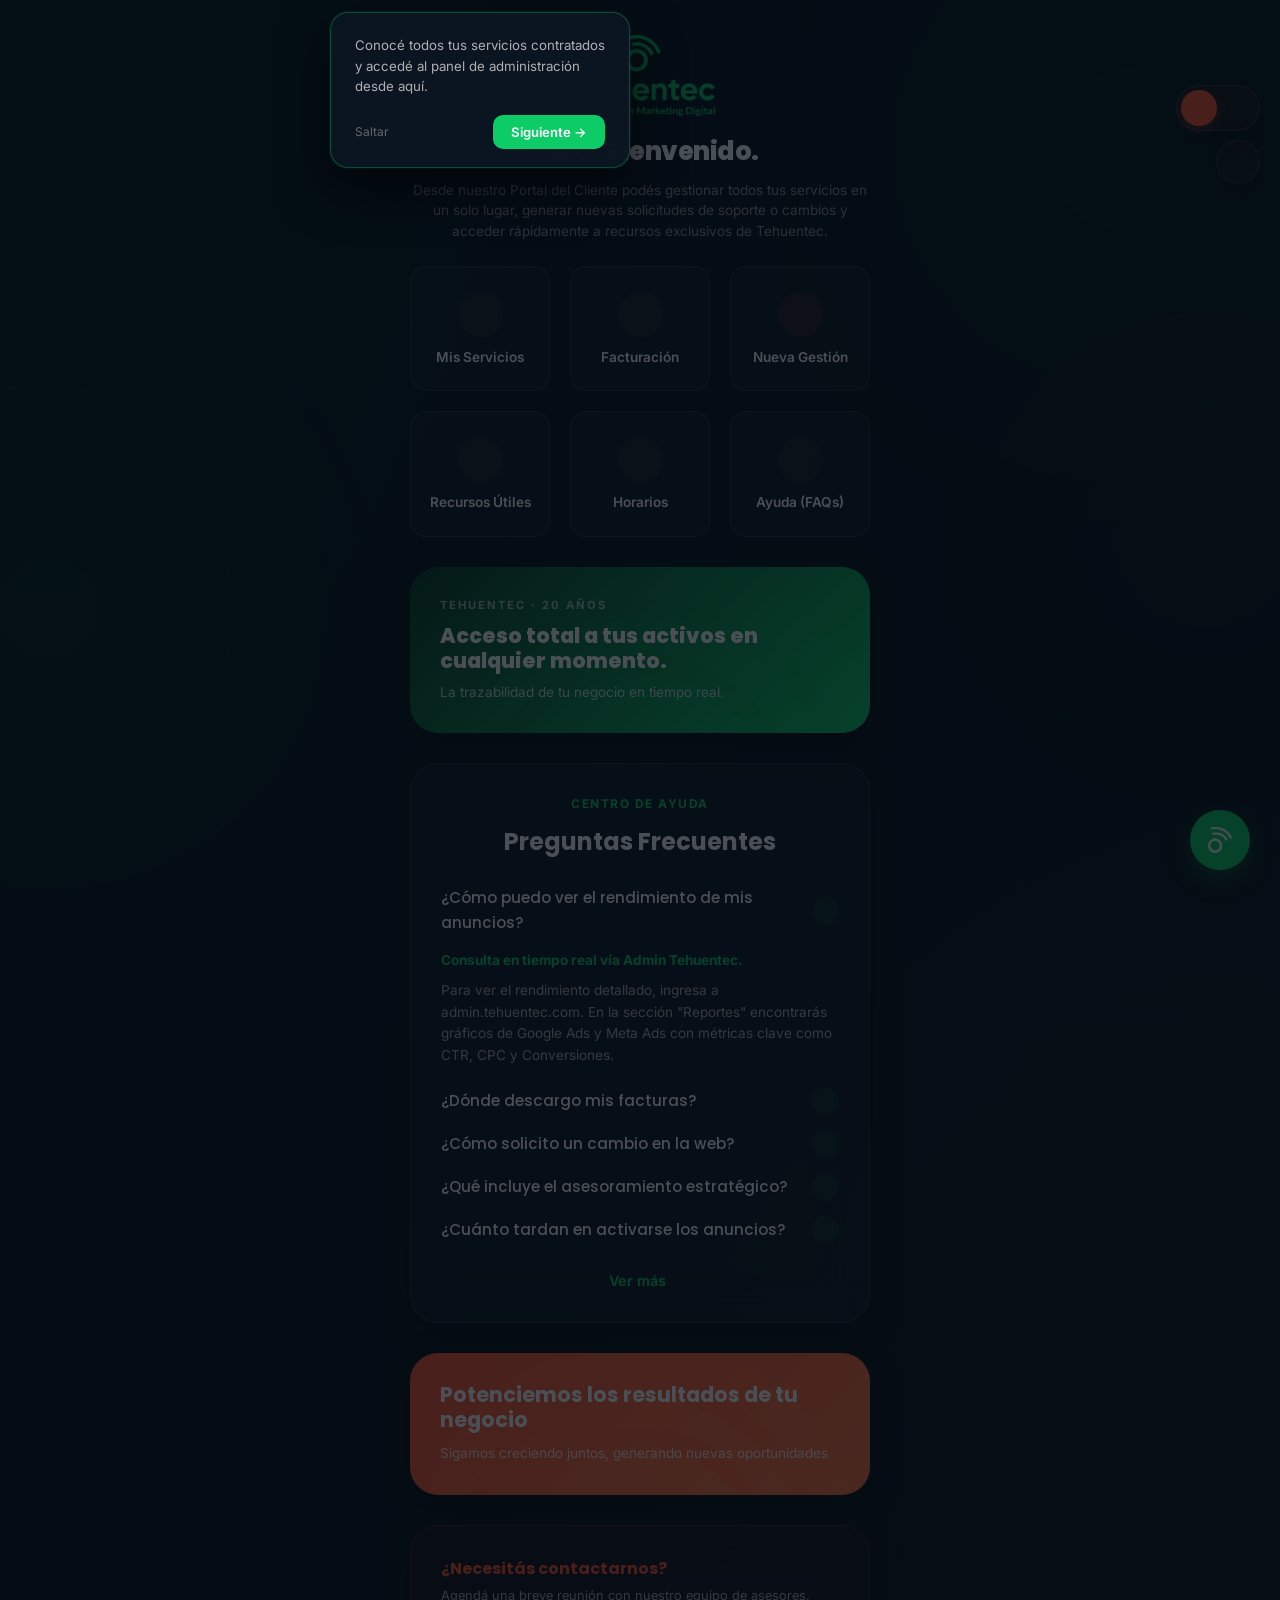
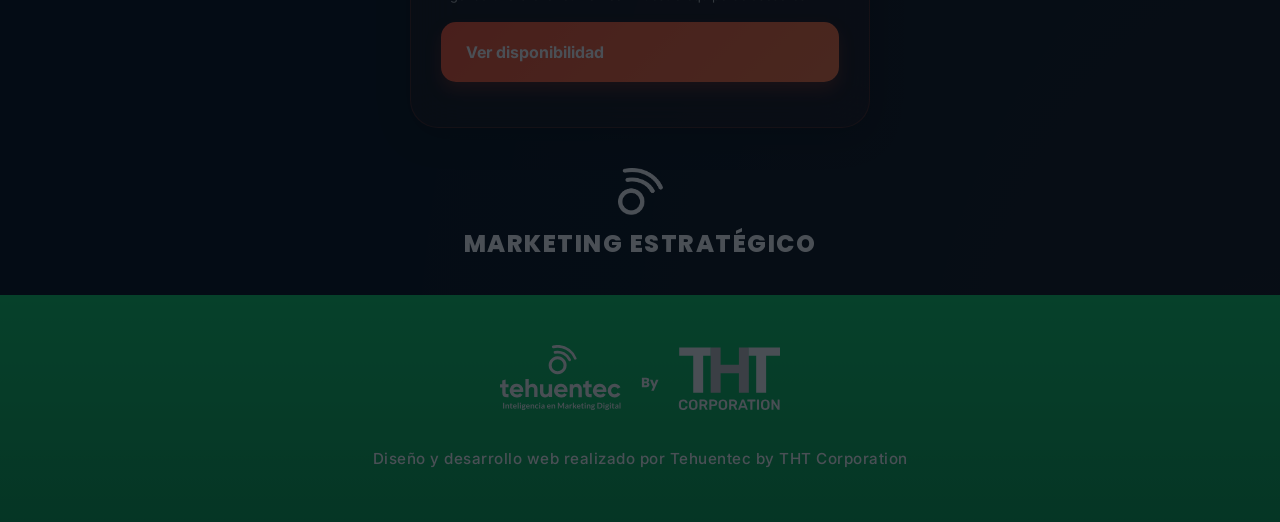
==== commit 5a6c282b: "Add files via upload" ====
--- a/index.html
+++ b/index.html
@@ -219,8 +219,9 @@
 
 
         <!-- Section: Closing / Partner -->
-        <section class="pills-container animate-fade" style="padding: 10px 0 0 0; text-align: center; position: relative; overflow: hidden; background-image: url('enmascarar-grupo-11.png'); background-size: contain; background-repeat: no-repeat; background-position: center center;">
-            <div style="position: absolute; inset: 0; background: rgba(7,17,25,0.65); z-index: 0;"></div>
+        <section class="pills-container animate-fade" style="padding: 10px 0 0 0; text-align: center; position: relative; overflow: hidden; border: none; box-shadow: none; border-radius: 0; background: transparent;">
+
+
             <div style="position: relative; z-index: 1;">
             <style>
                 @keyframes float-logo {
@@ -234,11 +235,12 @@
                     margin: 0 auto 10px auto;
                     display: block;
                     animation: float-logo 3s ease-in-out infinite;
+                    filter: brightness(0) invert(1);
                 }
             </style>
-            <img src="componente-7-1.png" alt="Tehuentec" class="floating-small-logo">
+            <img src="iso.png" alt="Tehuentec" class="floating-small-logo">
             <h2 class="pills-title" style="margin-bottom: 0; min-height: 40px; display: flex; justify-content: center; align-items: center; overflow: hidden;">
-                <span id="rotating-title" style="transition: all 0.5s ease; opacity: 1; transform: translateX(0); display: inline-block; text-transform: uppercase; color: var(--accent-green); -webkit-text-fill-color: var(--accent-green); font-weight: 800; letter-spacing: 1.5px;">Marketing estratégico</span>
+                <span id="rotating-title" style="transition: all 0.5s ease; opacity: 1; transform: translateX(0); display: inline-block; text-transform: uppercase; color: #FFFFFF; -webkit-text-fill-color: #FFFFFF; font-weight: 800; letter-spacing: 1.5px;">Marketing estratégico</span>
             </h2>
             </div>
         </section>
@@ -341,7 +343,7 @@
             <div class="close-modal" onclick="closeRatingModal()">
                 <ion-icon name="close-outline"></ion-icon>
             </div>
-            <img src="componente-7.png" alt="Logo Tehuentec" class="rating-logo" style="width: 60px; height: auto; margin: 0 auto 20px; display: block;">
+            <img src="iso.png" alt="Logo Tehuentec" class="rating-logo" style="width: 60px; height: auto; margin: 0 auto 20px; display: block;">
             
             <h3 style="margin-bottom: 10px; color: #FFF;">¿Cómo calificarías nuestro servicio?</h3>
             <p style="font-size: 0.85rem; color: var(--text-secondary); margin-bottom: 25px;">Tu opinión nos ayuda a mejorar continuamente.</p>
@@ -368,6 +370,16 @@
 
     <!-- Floating Rating Button -->
     <button class="fab-rating" id="fab-btn" onclick="openRatingModal()" title="Calificar Servicio">
+        <div class="fab-tooltip">
+            <div class="fab-stars">
+                <ion-icon name="star"></ion-icon>
+                <ion-icon name="star"></ion-icon>
+                <ion-icon name="star"></ion-icon>
+                <ion-icon name="star"></ion-icon>
+                <ion-icon name="star"></ion-icon>
+            </div>
+            <span>Calificar servicio</span>
+        </div>
         <img src="grupo-4809.png" alt="Calificar" style="width: 24px; height: auto;">
     </button>
 
@@ -375,7 +387,7 @@
     <div id="tour-overlay" style="display:none;"></div>
     <div id="tour-highlight" style="display:none;"></div>
     <div id="tour-tooltip" style="display:none;">
-        <p id="tour-step-count"></p>
+
         <p id="tour-desc"></p>
         <div class="tour-actions">
             <button id="tour-skip" onclick="tourSkip()">Saltar</button>
--- a/index.css
+++ b/index.css
@@ -95,7 +95,7 @@
 .logo {
     width: 120px;
     margin-bottom: 0;
-    filter: drop-shadow(0 0 10px rgba(13, 204, 103, 0.2));
+    filter: brightness(0) invert(1) drop-shadow(0 0 10px rgba(255, 255, 255, 0.2));
 }
 
 /* Ticker / Marquee */
@@ -468,6 +468,17 @@
     background: rgba(255, 255, 255, 0.05);
 }
 
+/* Override browser autofill background */
+.search-input:-webkit-autofill,
+.search-input:-webkit-autofill:hover,
+.search-input:-webkit-autofill:focus,
+.search-input:-webkit-autofill:active {
+    -webkit-box-shadow: 0 0 0px 1000px #0e1e2e inset !important;
+    -webkit-text-fill-color: #ffffff !important;
+    caret-color: #ffffff;
+    transition: background-color 5000s ease-in-out 0s;
+}
+
 /* Floating Label */
 .float-label-group {
     position: relative;
@@ -789,6 +800,9 @@
     text-align: center;
     position: relative;
     overflow: hidden;
+    border: none !important;
+    box-shadow: none !important;
+    border-radius: 0 !important;
 }
 
 .pills-title {
@@ -928,14 +942,7 @@
     transition: all 0.3s cubic-bezier(0.4, 0, 0.2, 1);
 }
 
-#tour-step-count {
-    font-size: 0.7rem;
-    font-weight: 700;
-    color: var(--accent-green);
-    text-transform: uppercase;
-    letter-spacing: 1.5px;
-    margin-bottom: 8px;
-}
+
 
 #tour-title {
     font-size: 1rem;
@@ -982,7 +989,7 @@
     font-family: 'Inter', sans-serif;
     transition: all 0.2s ease;
     background: var(--accent-green);
-    color: #071119;
+    color: #FFFFFF;
 }
 
 #tour-next:hover { background: #0fb558; transform: translateY(-1px); }
@@ -1231,28 +1238,44 @@
     transition: var(--transition);
 }
 
-.fab-rating::before {
-    content: 'Calificar servicio';
+.fab-tooltip {
     position: absolute;
     right: calc(100% + 12px);
     bottom: 50%;
     transform: translateY(50%);
-    background: rgba(15, 25, 35, 0.95);
+    background: rgba(12, 22, 35, 0.98);
+    backdrop-filter: blur(10px);
+    border: 1px solid rgba(255, 255, 255, 0.1);
     color: #fff;
-    font-size: 0.75rem;
-    font-weight: 600;
-    padding: 6px 12px;
-    border-radius: 8px;
+    padding: 10px 14px;
+    border-radius: 12px;
     white-space: nowrap;
     opacity: 0;
     pointer-events: none;
-    transition: opacity 0.2s ease;
-    border: 1px solid rgba(255,255,255,0.08);
+    transition: all 0.3s ease;
+    display: flex;
+    flex-direction: column;
+    align-items: center;
+    gap: 4px;
+    box-shadow: 0 10px 30px rgba(0,0,0,0.5);
+}
+
+.fab-rating:hover .fab-tooltip {
+    opacity: 1;
+    transform: translateY(50%) translateX(-5px);
+}
+
+.fab-stars {
+    display: flex;
+    gap: 2px;
+    color: #FFD700;
+    font-size: 0.85rem;
+}
+
+.fab-tooltip span {
+    font-size: 0.75rem;
+    font-weight: 700;
     letter-spacing: 0.3px;
-}
-
-.fab-rating:hover::before {
-    opacity: 1;
 }
 
 .fab-rating:hover {
@@ -1307,7 +1330,7 @@
 /* Rating Logo Animation */
 .rating-logo {
     animation: floatLogo 3s ease-in-out infinite;
-    filter: drop-shadow(0 5px 15px rgba(13, 204, 103, 0.3));
+    filter: brightness(0) invert(1) drop-shadow(0 5px 15px rgba(255, 255, 255, 0.3));
 }
 
 @keyframes floatLogo {
